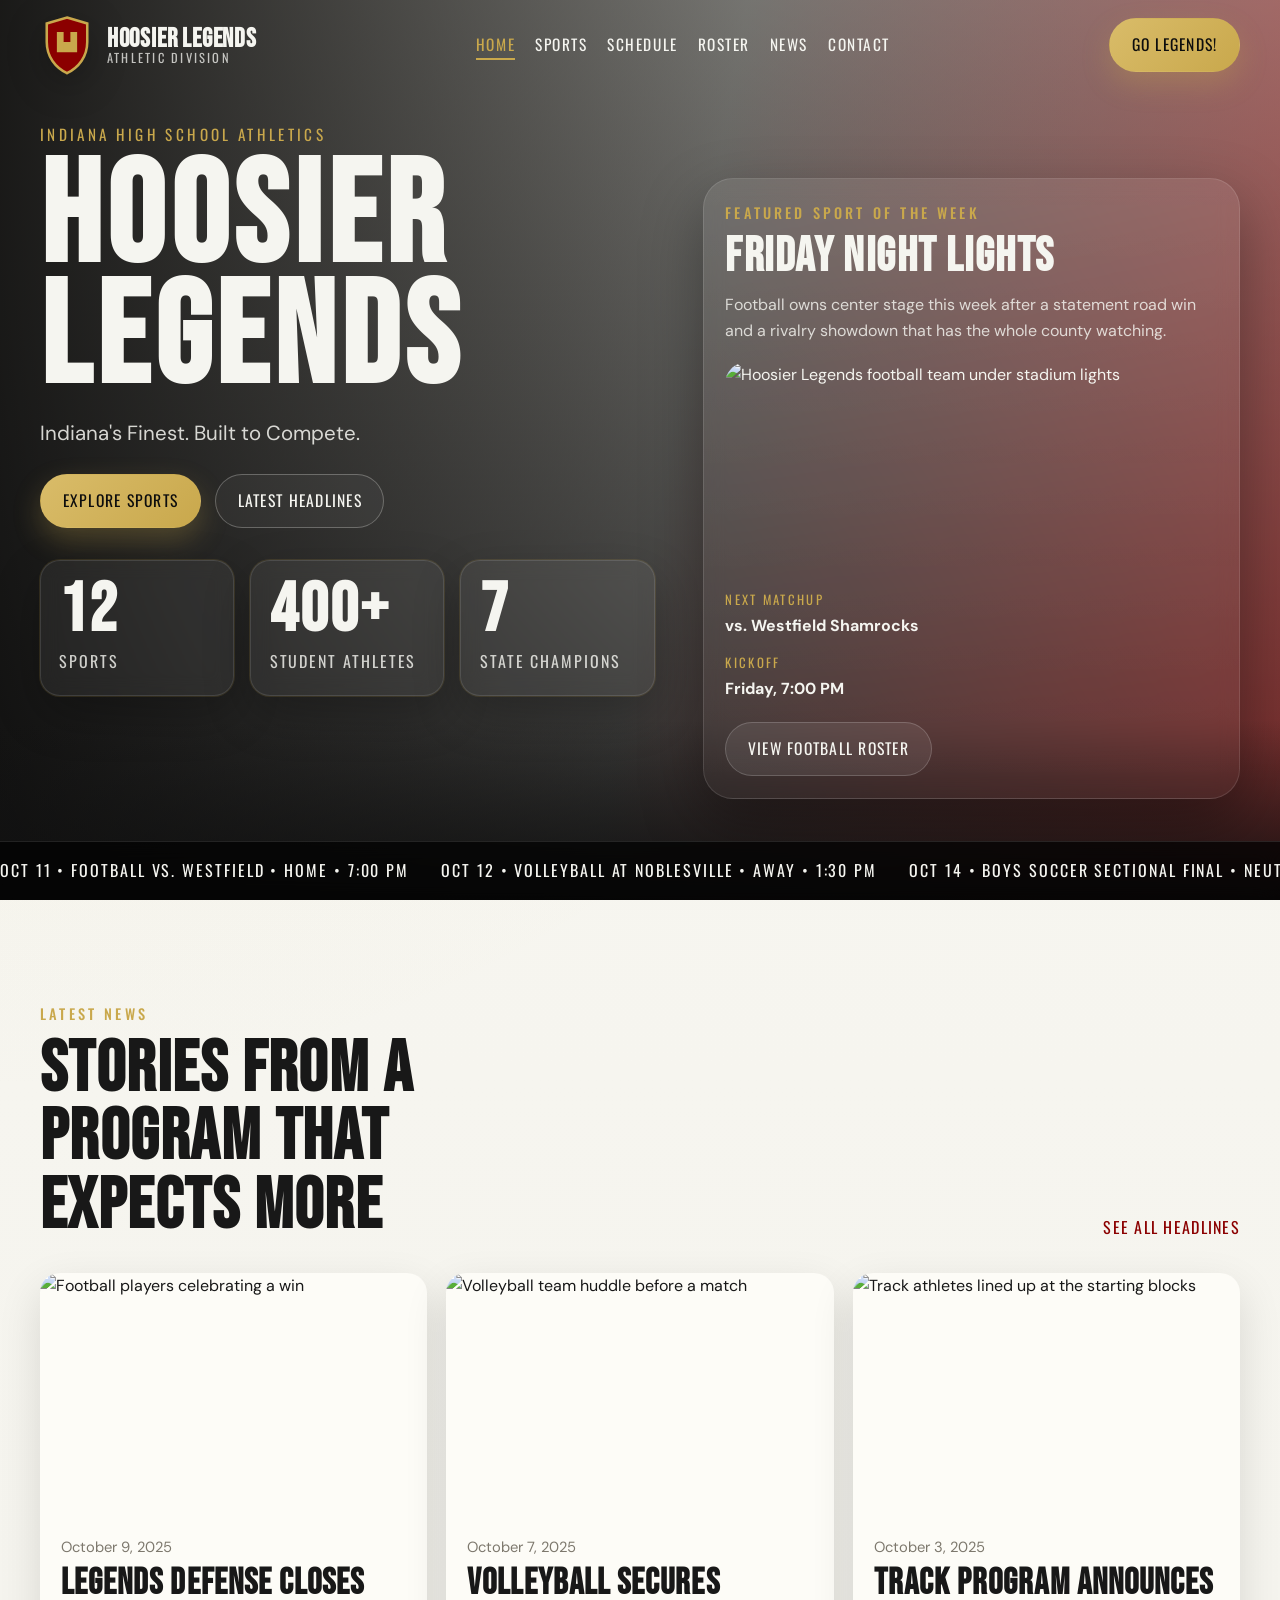
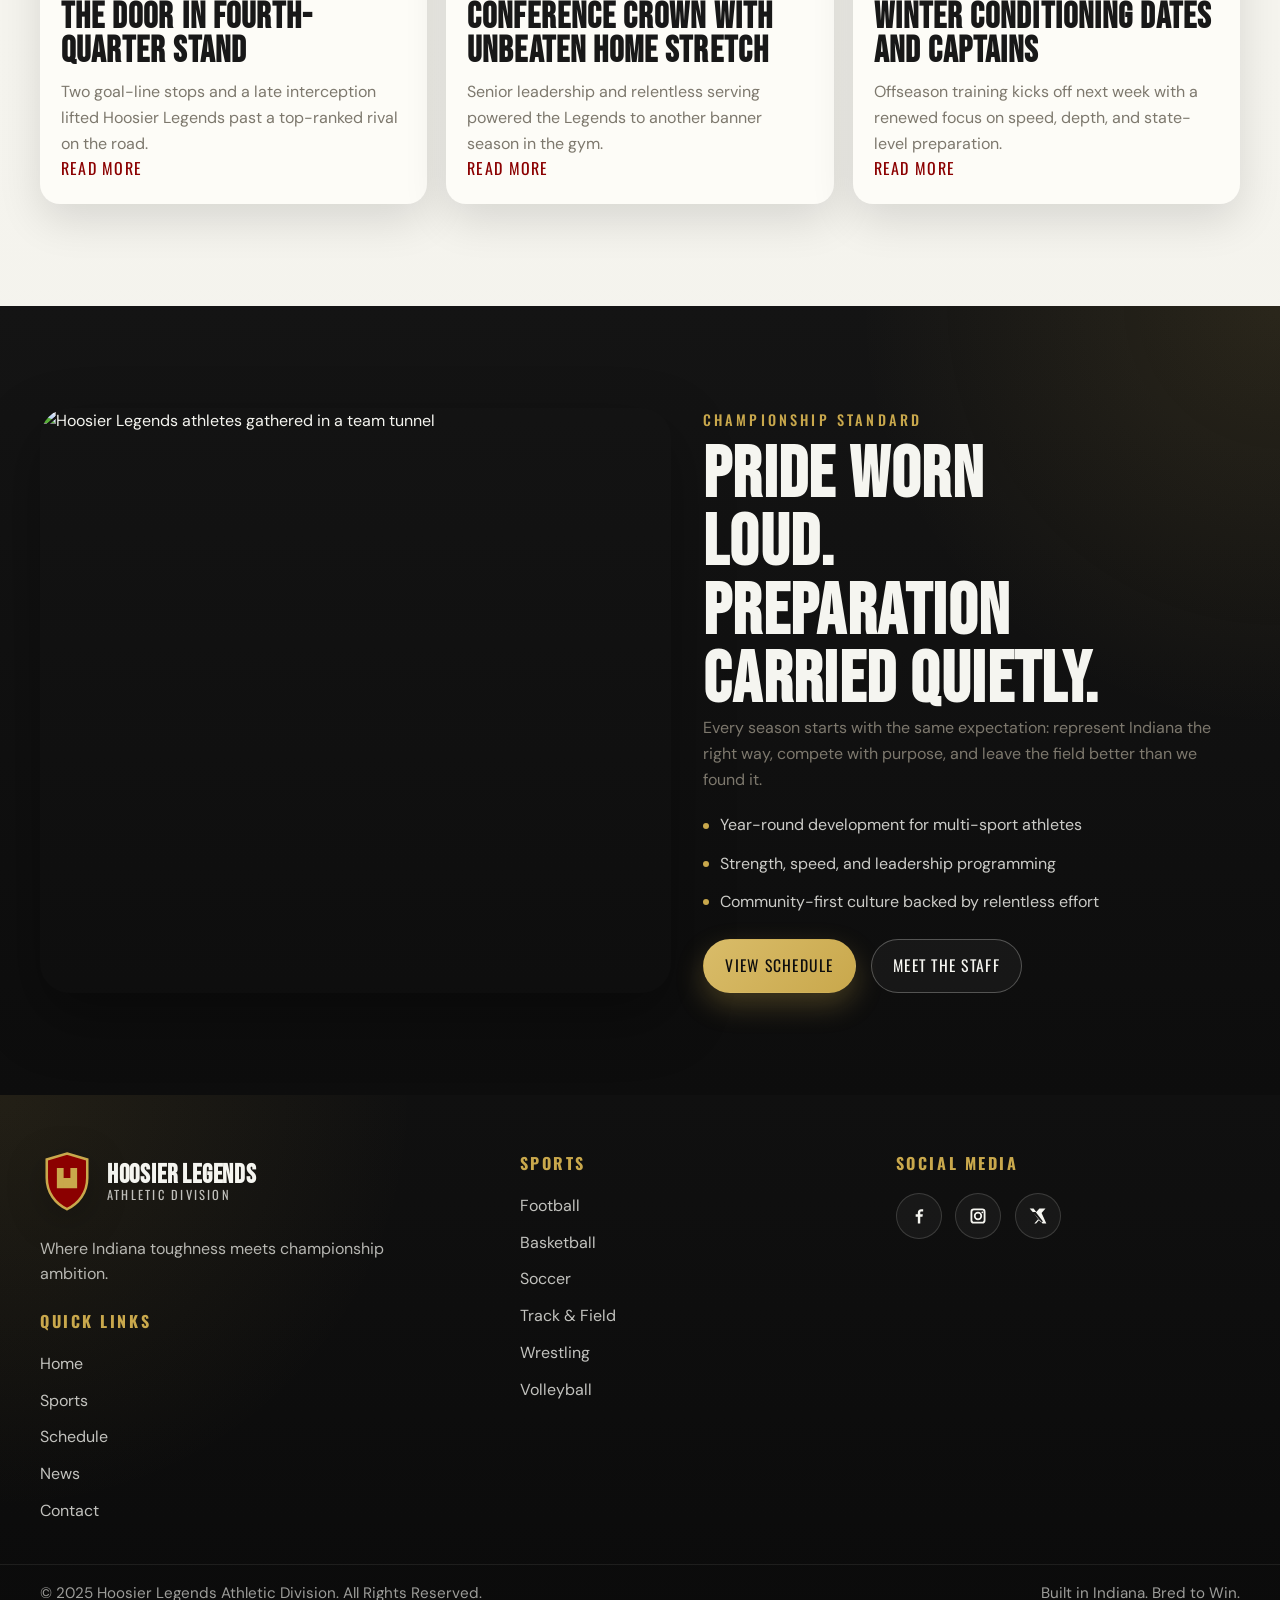
==== index.html @ e6bbc38a "Build Hoosier Legends athletics website" ====
<!DOCTYPE html>
<html lang="en">
<head>
  <meta charset="UTF-8">
  <meta name="viewport" content="width=device-width, initial-scale=1.0">
  <meta name="description" content="Hoosier Legends is Indiana's premier high school athletics division, built on grit, pride, and championship-level performance.">
  <title>Hoosier Legends | Home</title>
  <link rel="stylesheet" href="css/style.css">
</head>
<body class="page-home">
  <div class="nav-backdrop" data-menu-overlay></div>

  <header class="site-header" data-site-header>
    <div class="container nav-shell">
      <a class="brand" href="index.html" aria-label="Hoosier Legends home">
        <span class="brand-mark" aria-hidden="true">
          <svg viewBox="0 0 64 72" role="img" aria-label="Hoosier Legends shield logo">
            <path d="M32 3 56 10v22c0 17.5-10.2 30.2-24 37C18.2 62.2 8 49.5 8 32V10L32 3Z" fill="#8B0000" stroke="#C9A84C" stroke-width="3"/>
            <path d="M20 20h8v24h-8zm16 0h8v24h-8zM28 32h8v12h-8z" fill="#C9A84C"/>
          </svg>
        </span>
        <span class="brand-copy">
          <strong>Hoosier Legends</strong>
          <small>Athletic Division</small>
        </span>
      </a>

      <nav class="site-nav" id="site-navigation" data-site-nav aria-label="Main navigation">
        <ul class="nav-list">
          <li><a class="nav-link" href="index.html" aria-current="page">Home</a></li>
          <li><a class="nav-link" href="sports.html">Sports</a></li>
          <li><a class="nav-link" href="schedule.html">Schedule</a></li>
          <li><a class="nav-link" href="roster.html">Roster</a></li>
          <li><a class="nav-link" href="news.html">News</a></li>
          <li><a class="nav-link" href="contact.html">Contact</a></li>
        </ul>
        <a class="cta-button mobile-nav-cta" href="contact.html">Go Legends!</a>
      </nav>

      <div class="nav-actions">
        <a class="cta-button desktop-cta" href="contact.html">Go Legends!</a>
        <button class="menu-toggle" type="button" aria-expanded="false" aria-controls="site-navigation" aria-label="Open menu" data-menu-toggle>
          <span></span>
          <span></span>
          <span></span>
        </button>
      </div>
    </div>
  </header>

  <main>
    <section class="hero-home" id="top">
      <div class="container hero-grid">
        <div class="hero-copy">
          <p class="hero-kicker">Indiana High School Athletics</p>
          <h1 class="hero-title">
            <span>HOOSIER</span>
            <span>LEGENDS</span>
          </h1>
          <p class="hero-subtitle">Indiana's Finest. Built to Compete.</p>
          <div class="hero-actions">
            <a class="button button-gold" href="sports.html">Explore Sports</a>
            <a class="button button-outline" href="#featured-news">Latest Headlines</a>
          </div>

          <div class="stat-bar" data-reveal>
            <article class="stat-block">
              <strong class="stat-number" data-counter="12">0</strong>
              <span class="stat-label">Sports</span>
            </article>
            <article class="stat-block">
              <strong class="stat-number" data-counter="400" data-suffix="+">0</strong>
              <span class="stat-label">Student Athletes</span>
            </article>
            <article class="stat-block">
              <strong class="stat-number" data-counter="7">0</strong>
              <span class="stat-label">State Champions</span>
            </article>
          </div>
        </div>

        <aside class="featured-card" data-reveal>
          <span class="eyebrow">Featured Sport of the Week</span>
          <h2>Friday Night Lights</h2>
          <p>Football owns center stage this week after a statement road win and a rivalry showdown that has the whole county watching.</p>
          <div class="featured-sport-media">
            <img src="https://picsum.photos/seed/hoosier-football/720/520" alt="Hoosier Legends football team under stadium lights">
          </div>
          <div class="featured-meta">
            <div>
              <span class="meta-label">Next Matchup</span>
              <strong>vs. Westfield Shamrocks</strong>
            </div>
            <div>
              <span class="meta-label">Kickoff</span>
              <strong>Friday, 7:00 PM</strong>
            </div>
          </div>
          <a class="button button-secondary" href="roster.html">View Football Roster</a>
        </aside>
      </div>

      <div class="hero-ticker" aria-label="Upcoming events ticker">
        <div class="ticker-track">
          <span>Oct 11 • Football vs. Westfield • Home • 7:00 PM</span>
          <span>Oct 12 • Volleyball at Noblesville • Away • 1:30 PM</span>
          <span>Oct 14 • Boys Soccer Sectional Final • Neutral • 6:00 PM</span>
          <span>Oct 17 • Girls Basketball Tip-Off Night • Home • 5:30 PM</span>
          <span>Oct 11 • Football vs. Westfield • Home • 7:00 PM</span>
          <span>Oct 12 • Volleyball at Noblesville • Away • 1:30 PM</span>
          <span>Oct 14 • Boys Soccer Sectional Final • Neutral • 6:00 PM</span>
          <span>Oct 17 • Girls Basketball Tip-Off Night • Home • 5:30 PM</span>
        </div>
      </div>
    </section>

    <section class="section-pad" id="featured-news">
      <div class="container">
        <div class="section-header" data-reveal>
          <div>
            <span class="eyebrow">Latest News</span>
            <h2 class="section-title">Stories From a Program That Expects More</h2>
          </div>
          <a class="text-link" href="news.html">See All Headlines</a>
        </div>

        <div class="news-card-grid">
          <article class="news-card" data-reveal>
            <img src="https://picsum.photos/seed/news-football/760/560" alt="Football players celebrating a win">
            <div class="card-body">
              <p class="card-date">October 9, 2025</p>
              <h3>Legends Defense Closes the Door in Fourth-Quarter Stand</h3>
              <p>Two goal-line stops and a late interception lifted Hoosier Legends past a top-ranked rival on the road.</p>
              <a class="text-link" href="news.html">Read More</a>
            </div>
          </article>

          <article class="news-card" data-reveal>
            <img src="https://picsum.photos/seed/news-volleyball/760/560" alt="Volleyball team huddle before a match">
            <div class="card-body">
              <p class="card-date">October 7, 2025</p>
              <h3>Volleyball Secures Conference Crown With Unbeaten Home Stretch</h3>
              <p>Senior leadership and relentless serving powered the Legends to another banner season in the gym.</p>
              <a class="text-link" href="news.html">Read More</a>
            </div>
          </article>

          <article class="news-card" data-reveal>
            <img src="https://picsum.photos/seed/news-track/760/560" alt="Track athletes lined up at the starting blocks">
            <div class="card-body">
              <p class="card-date">October 3, 2025</p>
              <h3>Track Program Announces Winter Conditioning Dates and Captains</h3>
              <p>Offseason training kicks off next week with a renewed focus on speed, depth, and state-level preparation.</p>
              <a class="text-link" href="news.html">Read More</a>
            </div>
          </article>
        </div>
      </div>
    </section>

    <section class="section-dark section-pad legacy-section">
      <div class="container legacy-grid">
        <div class="legacy-media" data-reveal>
          <img src="https://picsum.photos/seed/hoosier-legacy/1100/900" alt="Hoosier Legends athletes gathered in a team tunnel">
        </div>
        <div class="legacy-copy" data-reveal>
          <span class="eyebrow">Championship Standard</span>
          <h2 class="section-title">Pride Worn Loud. Preparation Carried Quietly.</h2>
          <p>Every season starts with the same expectation: represent Indiana the right way, compete with purpose, and leave the field better than we found it.</p>
          <ul class="feature-list">
            <li>Year-round development for multi-sport athletes</li>
            <li>Strength, speed, and leadership programming</li>
            <li>Community-first culture backed by relentless effort</li>
          </ul>
          <div class="hero-actions">
            <a class="button button-gold" href="schedule.html">View Schedule</a>
            <a class="button button-outline" href="contact.html">Meet the Staff</a>
          </div>
        </div>
      </div>
    </section>
  </main>

  <footer class="site-footer">
    <div class="container footer-grid">
      <div class="footer-column footer-brand-column">
        <a class="brand brand-footer" href="index.html" aria-label="Hoosier Legends home">
          <span class="brand-mark" aria-hidden="true">
            <svg viewBox="0 0 64 72">
              <path d="M32 3 56 10v22c0 17.5-10.2 30.2-24 37C18.2 62.2 8 49.5 8 32V10L32 3Z" fill="#8B0000" stroke="#C9A84C" stroke-width="3"/>
              <path d="M20 20h8v24h-8zm16 0h8v24h-8zM28 32h8v12h-8z" fill="#C9A84C"/>
            </svg>
          </span>
          <span class="brand-copy">
            <strong>Hoosier Legends</strong>
            <small>Athletic Division</small>
          </span>
        </a>
        <p class="footer-copy">Where Indiana toughness meets championship ambition.</p>
        <div>
          <h2 class="footer-title">Quick Links</h2>
          <ul class="footer-list">
            <li><a href="index.html">Home</a></li>
            <li><a href="sports.html">Sports</a></li>
            <li><a href="schedule.html">Schedule</a></li>
            <li><a href="news.html">News</a></li>
            <li><a href="contact.html">Contact</a></li>
          </ul>
        </div>
      </div>

      <div class="footer-column">
        <h2 class="footer-title">Sports</h2>
        <ul class="footer-list">
          <li><a href="sports.html">Football</a></li>
          <li><a href="sports.html">Basketball</a></li>
          <li><a href="sports.html">Soccer</a></li>
          <li><a href="sports.html">Track &amp; Field</a></li>
          <li><a href="sports.html">Wrestling</a></li>
          <li><a href="sports.html">Volleyball</a></li>
        </ul>
      </div>

      <div class="footer-column">
        <h2 class="footer-title">Social Media</h2>
        <div class="social-links">
          <a href="#" aria-label="Facebook">
            <svg viewBox="0 0 24 24" aria-hidden="true">
              <path d="M13.5 21v-8h2.7l.4-3h-3.1V8.1c0-.9.3-1.5 1.6-1.5H17V3.9c-.3 0-1.3-.1-2.4-.1-2.4 0-4 1.4-4 4.2V10H8v3h2.6v8h2.9Z" fill="currentColor"/>
            </svg>
          </a>
          <a href="#" aria-label="Instagram">
            <svg viewBox="0 0 24 24" aria-hidden="true">
              <path d="M7 3h10a4 4 0 0 1 4 4v10a4 4 0 0 1-4 4H7a4 4 0 0 1-4-4V7a4 4 0 0 1 4-4Zm0 2.2A1.8 1.8 0 0 0 5.2 7v10c0 1 .8 1.8 1.8 1.8h10c1 0 1.8-.8 1.8-1.8V7c0-1-.8-1.8-1.8-1.8H7Zm10.2 1.3a1.1 1.1 0 1 1 0 2.2 1.1 1.1 0 0 1 0-2.2ZM12 7a5 5 0 1 1 0 10 5 5 0 0 1 0-10Zm0 2.1a2.9 2.9 0 1 0 0 5.8 2.9 2.9 0 0 0 0-5.8Z" fill="currentColor"/>
            </svg>
          </a>
          <a href="#" aria-label="Twitter or X">
            <svg viewBox="0 0 24 24" aria-hidden="true">
              <path d="M18.9 3H21l-4.7 5.4L22 21h-4.6l-3.6-4.7L9.7 21H7.6l5.1-5.8L2 3h4.7l3.2 4.2L13.7 3h2.1ZM18.2 19l-9-11.9H5.8l9 11.9h3.4Z" fill="currentColor"/>
            </svg>
          </a>
        </div>
      </div>
    </div>

    <div class="footer-bottom">
      <div class="container footer-bottom-inner">
        <p>© 2025 Hoosier Legends Athletic Division. All Rights Reserved.</p>
        <p>Built in Indiana. Bred to Win.</p>
      </div>
    </div>
  </footer>

  <script src="js/main.js"></script>
</body>
</html>
---- css/style.css ----
@import url("https://fonts.googleapis.com/css2?family=Bebas+Neue&family=DM+Sans:wght@400;500;700&family=Oswald:wght@400;500;600;700&display=swap");

:root {
  --color-crimson: #8b0000;
  --color-black: #0d0d0d;
  --color-gold: #c9a84c;
  --color-gold-soft: #e1c97a;
  --color-near-black: #111111;
  --color-off-white: #f5f5f0;
  --color-ink: #181818;
  --color-muted: #7d786d;
  --color-surface: #fdfcf7;
  --color-border: rgba(255, 255, 255, 0.12);
  --color-border-dark: rgba(13, 13, 13, 0.12);
  --color-panel: rgba(255, 255, 255, 0.06);
  --color-panel-strong: rgba(255, 255, 255, 0.1);
  --color-success: #3d3d3d;
  --color-win: #c9a84c;
  --color-loss: #d45252;
  --color-tbd: #8e8b84;
  --shadow-soft: 0 16px 44px rgba(0, 0, 0, 0.12);
  --shadow-strong: 0 24px 60px rgba(0, 0, 0, 0.34);
  --shadow-glow: 0 0 0 1px rgba(201, 168, 76, 0.14), 0 18px 48px rgba(0, 0, 0, 0.24);
  --radius-sm: 14px;
  --radius-md: 20px;
  --radius-lg: 30px;
  --font-display: "Bebas Neue", sans-serif;
  --font-body: "DM Sans", sans-serif;
  --font-accent: "Oswald", sans-serif;
  --nav-height: 90px;
  --transition-base: 220ms ease;
}

html {
  scroll-behavior: smooth;
}

*,
*::before,
*::after {
  box-sizing: border-box;
}

body {
  margin: 0;
  font-family: var(--font-body);
  color: var(--color-ink);
  background:
    radial-gradient(circle at top left, rgba(201, 168, 76, 0.08), transparent 32%),
    linear-gradient(180deg, #f8f7f1 0%, #f2f1eb 100%);
  line-height: 1.6;
  min-width: 320px;
}

body.menu-open {
  overflow: hidden;
}

img {
  display: block;
  width: 100%;
  max-width: 100%;
}

a {
  color: inherit;
  text-decoration: none;
}

button,
input,
select,
textarea {
  font: inherit;
}

button {
  cursor: pointer;
}

ul {
  margin: 0;
  padding: 0;
  list-style: none;
}

p,
h1,
h2,
h3,
h4 {
  margin: 0;
}

main {
  display: block;
}

section[id] {
  scroll-margin-top: calc(var(--nav-height) + 1.5rem);
}

.container {
  width: min(100% - 1.5rem, 1200px);
  margin-inline: auto;
}

.section-pad {
  padding: clamp(4rem, 8vw, 6.5rem) 0;
}

.section-dark {
  color: var(--color-off-white);
  background:
    radial-gradient(circle at top right, rgba(201, 168, 76, 0.12), transparent 28%),
    linear-gradient(180deg, #141414 0%, #0d0d0d 100%);
}

.eyebrow {
  display: inline-block;
  margin-bottom: 0.65rem;
  color: var(--color-gold);
  font-family: var(--font-accent);
  font-size: 0.9rem;
  font-weight: 500;
  letter-spacing: 0.22em;
  text-transform: uppercase;
}

.section-header {
  display: grid;
  gap: 1rem;
  margin-bottom: 2rem;
}

.section-title {
  max-width: 14ch;
  font-family: var(--font-display);
  font-size: clamp(2.6rem, 8vw, 4.5rem);
  line-height: 0.95;
  letter-spacing: 0.02em;
  text-transform: uppercase;
}

.section-copy,
.lead {
  max-width: 60ch;
  color: var(--color-muted);
  font-size: 1rem;
}

.section-dark .section-copy,
.section-dark .lead {
  color: rgba(245, 245, 240, 0.78);
}

.button,
.cta-button {
  display: inline-flex;
  align-items: center;
  justify-content: center;
  min-height: 48px;
  padding: 0.85rem 1.35rem;
  border-radius: 999px;
  border: 1px solid transparent;
  font-family: var(--font-accent);
  font-size: 0.98rem;
  letter-spacing: 0.08em;
  text-transform: uppercase;
  transition:
    transform var(--transition-base),
    border-color var(--transition-base),
    background-color var(--transition-base),
    color var(--transition-base),
    box-shadow var(--transition-base);
}

.button:hover,
.cta-button:hover {
  transform: translateY(-2px);
}

.button-gold,
.cta-button {
  color: var(--color-black);
  background: linear-gradient(135deg, #d9bc69 0%, var(--color-gold) 100%);
  box-shadow: 0 12px 28px rgba(201, 168, 76, 0.28);
}

.button-gold:hover,
.cta-button:hover {
  box-shadow: 0 18px 34px rgba(201, 168, 76, 0.32);
}

.button-outline {
  color: var(--color-off-white);
  border-color: rgba(245, 245, 240, 0.28);
  background: rgba(255, 255, 255, 0.04);
  backdrop-filter: blur(6px);
}

.button-outline:hover {
  border-color: var(--color-gold);
  color: var(--color-gold);
}

.button-secondary {
  color: var(--color-off-white);
  background: rgba(255, 255, 255, 0.08);
  border-color: rgba(255, 255, 255, 0.18);
}

.button-secondary:hover {
  color: var(--color-gold);
  border-color: var(--color-gold);
}

.text-link {
  position: relative;
  display: inline-flex;
  align-items: center;
  gap: 0.45rem;
  color: var(--color-crimson);
  font-family: var(--font-accent);
  letter-spacing: 0.08em;
  text-transform: uppercase;
}

.text-link::after {
  content: "";
  width: 100%;
  height: 2px;
  position: absolute;
  left: 0;
  bottom: -0.2rem;
  background: currentColor;
  transform: scaleX(0);
  transform-origin: left center;
  transition: transform var(--transition-base);
}

.text-link:hover::after {
  transform: scaleX(1);
}

.site-header {
  position: fixed;
  inset: 0 0 auto;
  z-index: 1000;
  height: var(--nav-height);
  transition: height var(--transition-base);
}

.site-header::before {
  content: "";
  position: absolute;
  inset: 0;
  background: rgba(8, 8, 8, 0.4);
  backdrop-filter: blur(16px);
  opacity: 0;
  transition: opacity var(--transition-base);
}

.site-header.is-scrolled {
  height: 76px;
}

.site-header.is-scrolled::before {
  opacity: 1;
}

.nav-shell {
  position: relative;
  height: 100%;
  display: flex;
  align-items: center;
  justify-content: space-between;
  gap: 1rem;
}

.brand {
  position: relative;
  z-index: 2;
  display: inline-flex;
  align-items: center;
  gap: 0.8rem;
}

.brand-mark {
  display: inline-flex;
  align-items: center;
  justify-content: center;
  width: 54px;
  flex-shrink: 0;
}

.brand-mark svg {
  width: 100%;
  height: auto;
  filter: drop-shadow(0 10px 18px rgba(0, 0, 0, 0.25));
}

.brand-copy {
  display: flex;
  flex-direction: column;
  line-height: 1;
}

.brand-copy strong {
  color: var(--color-off-white);
  font-family: var(--font-display);
  font-size: 1.65rem;
  letter-spacing: 0.03em;
  text-transform: uppercase;
}

.brand-copy small {
  color: rgba(245, 245, 240, 0.76);
  font-family: var(--font-accent);
  font-size: 0.78rem;
  letter-spacing: 0.18em;
  text-transform: uppercase;
}

.nav-actions {
  position: relative;
  z-index: 2;
  display: inline-flex;
  align-items: center;
  gap: 0.75rem;
}

.menu-toggle {
  position: relative;
  z-index: 1002;
  width: 48px;
  height: 48px;
  display: inline-grid;
  place-items: center;
  gap: 0.28rem;
  padding: 0;
  border: 1px solid rgba(245, 245, 240, 0.12);
  border-radius: 50%;
  background: rgba(0, 0, 0, 0.28);
  color: var(--color-off-white);
}

.menu-toggle span {
  width: 18px;
  height: 2px;
  border-radius: 999px;
  background: currentColor;
  transition: transform var(--transition-base), opacity var(--transition-base);
}

body.menu-open .menu-toggle span:nth-child(1) {
  transform: translateY(6px) rotate(45deg);
}

body.menu-open .menu-toggle span:nth-child(2) {
  opacity: 0;
}

body.menu-open .menu-toggle span:nth-child(3) {
  transform: translateY(-6px) rotate(-45deg);
}

.site-nav {
  position: fixed;
  top: 0;
  right: 0;
  width: min(84vw, 360px);
  height: 100dvh;
  padding: 6.5rem 1.75rem 2rem;
  display: flex;
  flex-direction: column;
  gap: 1.5rem;
  background:
    linear-gradient(180deg, rgba(139, 0, 0, 0.92) 0%, rgba(17, 17, 17, 0.98) 100%);
  box-shadow: -16px 0 36px rgba(0, 0, 0, 0.38);
  transform: translateX(100%);
  transition: transform 320ms ease;
}

.menu-open .site-nav {
  transform: translateX(0);
}

.nav-list {
  display: flex;
  flex-direction: column;
  gap: 1.15rem;
}

.nav-link {
  position: relative;
  display: inline-flex;
  align-items: center;
  width: fit-content;
  color: var(--color-off-white);
  font-family: var(--font-accent);
  font-size: 1.1rem;
  letter-spacing: 0.1em;
  text-transform: uppercase;
  transition: color var(--transition-base);
}

.nav-link::after {
  content: "";
  position: absolute;
  left: 0;
  bottom: -0.24rem;
  width: 100%;
  height: 2px;
  background: var(--color-gold);
  transform: scaleX(0);
  transform-origin: left center;
  transition: transform var(--transition-base);
}

.nav-link:hover,
.nav-link[aria-current="page"] {
  color: var(--color-gold);
}

.nav-link:hover::after,
.nav-link[aria-current="page"]::after {
  transform: scaleX(1);
}

.mobile-nav-cta {
  width: 100%;
}

.desktop-cta {
  display: none;
}

.nav-backdrop {
  position: fixed;
  inset: 0;
  z-index: 999;
  background: rgba(0, 0, 0, 0.58);
  opacity: 0;
  pointer-events: none;
  transition: opacity var(--transition-base);
}

.menu-open .nav-backdrop {
  opacity: 1;
  pointer-events: auto;
}

.hero-home,
.inner-hero {
  position: relative;
  overflow: hidden;
  color: var(--color-off-white);
}

.hero-home::before,
.inner-hero::before {
  content: "";
  position: absolute;
  inset: 0;
  background:
    linear-gradient(100deg, rgba(0, 0, 0, 0.88) 0%, rgba(0, 0, 0, 0.45) 52%, rgba(139, 0, 0, 0.52) 100%);
}

.hero-home {
  min-height: 100vh;
  padding: calc(var(--nav-height) + 2rem) 0 6rem;
  background:
    linear-gradient(180deg, rgba(17, 17, 17, 0.15), rgba(17, 17, 17, 0.75)),
    url("https://picsum.photos/seed/hoosier-hero/1600/1000") center/cover no-repeat;
}

.hero-home::after {
  content: "";
  position: absolute;
  inset: auto 0 0;
  height: 180px;
  background: linear-gradient(180deg, transparent 0%, rgba(17, 17, 17, 0.95) 100%);
}

.hero-grid,
.legacy-grid,
.news-layout,
.contact-grid,
.directory-grid {
  position: relative;
  z-index: 1;
  display: grid;
  gap: 1.5rem;
}

.hero-copy,
.featured-card,
.inner-hero-copy {
  position: relative;
  z-index: 1;
}

.hero-kicker {
  margin-bottom: 0.8rem;
  color: var(--color-gold);
  font-family: var(--font-accent);
  font-size: 0.95rem;
  letter-spacing: 0.22em;
  text-transform: uppercase;
  animation: fade-up 720ms ease 100ms both;
}

.hero-title {
  font-family: var(--font-display);
  font-size: clamp(4.3rem, 16vw, 9rem);
  line-height: 0.84;
  letter-spacing: 0.04em;
  text-transform: uppercase;
  text-wrap: balance;
}

.hero-title span {
  display: block;
}

.hero-title span:first-child {
  animation: fade-up 760ms ease 180ms both;
}

.hero-title span:last-child {
  animation: fade-up 760ms ease 320ms both;
}

.hero-subtitle {
  margin-top: 1rem;
  max-width: 24ch;
  color: rgba(245, 245, 240, 0.86);
  font-size: clamp(1rem, 4vw, 1.28rem);
  animation: fade-up 760ms ease 460ms both;
}

.hero-actions {
  margin-top: 1.5rem;
  display: flex;
  flex-wrap: wrap;
  gap: 0.9rem;
  animation: fade-up 760ms ease 580ms both;
}

.stat-bar {
  margin-top: 2rem;
  display: grid;
  gap: 1rem;
}

.stat-block {
  padding: 1.2rem 1.15rem;
  border: 1px solid rgba(245, 245, 240, 0.12);
  border-radius: var(--radius-md);
  background: rgba(255, 255, 255, 0.06);
  backdrop-filter: blur(10px);
  box-shadow: var(--shadow-glow);
}

.stat-number {
  display: block;
  font-family: var(--font-display);
  font-size: clamp(2.8rem, 9vw, 4.3rem);
  line-height: 0.9;
  letter-spacing: 0.03em;
}

.stat-label {
  display: inline-block;
  margin-top: 0.45rem;
  color: rgba(245, 245, 240, 0.82);
  font-family: var(--font-accent);
  letter-spacing: 0.12em;
  text-transform: uppercase;
}

.featured-card {
  margin-top: 1rem;
  padding: 1.35rem;
  border: 1px solid rgba(245, 245, 240, 0.12);
  border-radius: var(--radius-lg);
  background: linear-gradient(180deg, rgba(255, 255, 255, 0.08), rgba(255, 255, 255, 0.03));
  backdrop-filter: blur(10px);
  box-shadow: var(--shadow-strong);
  animation: fade-up 820ms ease 660ms both;
}

.featured-card h2,
.featured-story h2,
.contact-card-title,
.news-card h3,
.article-card h3,
.sidebar-story h3,
.sport-card h3,
.player-card h3,
.coach-card h3,
.info-card h3 {
  font-family: var(--font-display);
  line-height: 0.95;
  letter-spacing: 0.03em;
  text-transform: uppercase;
}

.featured-card h2 {
  margin-bottom: 0.8rem;
  font-size: clamp(2.2rem, 7vw, 3rem);
}

.featured-card p {
  color: rgba(245, 245, 240, 0.82);
}

.featured-sport-media {
  margin: 1.15rem 0;
  overflow: hidden;
  border-radius: calc(var(--radius-md) + 2px);
}

.featured-sport-media img {
  min-height: 210px;
  object-fit: cover;
}

.featured-meta {
  display: grid;
  gap: 0.9rem;
  margin-bottom: 1.25rem;
}

.meta-label {
  display: block;
  margin-bottom: 0.15rem;
  color: var(--color-gold);
  font-family: var(--font-accent);
  font-size: 0.8rem;
  letter-spacing: 0.18em;
  text-transform: uppercase;
}

.hero-ticker {
  position: absolute;
  left: 0;
  right: 0;
  bottom: 0;
  z-index: 1;
  overflow: hidden;
  border-top: 1px solid rgba(245, 245, 240, 0.12);
  background: rgba(0, 0, 0, 0.68);
  backdrop-filter: blur(10px);
}

.ticker-track {
  display: flex;
  gap: 2rem;
  width: max-content;
  padding: 1rem 0;
  color: var(--color-off-white);
  font-family: var(--font-accent);
  letter-spacing: 0.12em;
  text-transform: uppercase;
  animation: ticker-scroll 26s linear infinite;
}

.ticker-track span {
  display: inline-flex;
  align-items: center;
  gap: 0.35rem;
  white-space: nowrap;
}

.news-card-grid,
.sport-grid,
.roster-grid,
.coach-grid,
.article-list-grid,
.directory-grid {
  display: grid;
  gap: 1.2rem;
}

.news-card,
.sport-card,
.player-card,
.coach-card,
.featured-story,
.sidebar-story,
.article-card,
.contact-panel,
.info-card,
.directory-card,
.schedule-shell {
  overflow: hidden;
  border-radius: var(--radius-md);
  box-shadow: var(--shadow-soft);
}

.news-card,
.article-card,
.featured-story,
.sidebar-story,
.info-card,
.directory-card,
.contact-panel,
.schedule-shell {
  background: var(--color-surface);
}

.news-card {
  display: flex;
  flex-direction: column;
  transition: transform var(--transition-base), box-shadow var(--transition-base);
}

.news-card:hover,
.article-card:hover,
.featured-story:hover,
.sidebar-story:hover {
  transform: translateY(-6px);
  box-shadow: 0 20px 50px rgba(0, 0, 0, 0.16);
}

.news-card img,
.article-card img,
.featured-story img,
.sidebar-story img {
  aspect-ratio: 16 / 10;
  object-fit: cover;
}

.card-body,
.article-card-body,
.featured-story-body,
.sidebar-story-body,
.info-card-body,
.directory-card-body {
  padding: 1.3rem;
}

.card-date,
.article-date,
.schedule-note,
.sidebar-story time,
.featured-story time {
  color: var(--color-muted);
  font-size: 0.92rem;
}

.news-card h3,
.article-card h3,
.sidebar-story h3 {
  margin: 0.45rem 0 0.65rem;
  font-size: clamp(1.8rem, 5vw, 2.25rem);
}

.news-card p,
.article-card p,
.sidebar-story p,
.featured-story p,
.directory-card p,
.info-card p,
.contact-panel p,
.legacy-copy p,
.player-meta,
.coach-card p {
  color: var(--color-muted);
}

.legacy-section {
  position: relative;
  overflow: hidden;
}

.legacy-media {
  overflow: hidden;
  border-radius: var(--radius-lg);
  box-shadow: var(--shadow-strong);
}

.legacy-media img {
  height: 100%;
  min-height: 340px;
  object-fit: cover;
}

.legacy-copy {
  display: flex;
  flex-direction: column;
  justify-content: center;
}

.feature-list {
  display: grid;
  gap: 0.8rem;
  margin-top: 1.25rem;
}

.feature-list li {
  position: relative;
  padding-left: 1.1rem;
  color: rgba(245, 245, 240, 0.82);
}

.feature-list li::before {
  content: "";
  position: absolute;
  left: 0;
  top: 0.65rem;
  width: 6px;
  height: 6px;
  border-radius: 50%;
  background: var(--color-gold);
}

.inner-hero {
  min-height: 56vh;
  padding: calc(var(--nav-height) + 2rem) 0 3.5rem;
  display: flex;
  align-items: flex-end;
  background-position: center;
  background-size: cover;
}

.hero-sports {
  background-image: url("https://picsum.photos/seed/hoosier-sports-page/1600/1000");
}

.hero-schedule {
  background-image: url("https://picsum.photos/seed/hoosier-schedule-page/1600/1000");
}

.hero-roster {
  background-image: url("https://picsum.photos/seed/hoosier-roster-page/1600/1000");
}

.hero-news {
  background-image: url("https://picsum.photos/seed/hoosier-news-page/1600/1000");
}

.hero-contact {
  background-image: url("https://picsum.photos/seed/hoosier-contact-page/1600/1000");
}

.inner-hero-copy {
  max-width: 760px;
}

.inner-hero-copy p {
  max-width: 56ch;
  color: rgba(245, 245, 240, 0.82);
}

.metric-row {
  margin-top: 1.5rem;
  display: flex;
  flex-wrap: wrap;
  gap: 0.85rem;
}

.metric-chip,
.season-chip,
.tag,
.tab-button,
.filter-button {
  display: inline-flex;
  align-items: center;
  justify-content: center;
  padding: 0.7rem 1rem;
  border-radius: 999px;
  border: 1px solid var(--color-border-dark);
  background: rgba(255, 255, 255, 0.85);
  font-family: var(--font-accent);
  font-size: 0.9rem;
  letter-spacing: 0.08em;
  text-transform: uppercase;
  transition:
    transform var(--transition-base),
    background-color var(--transition-base),
    border-color var(--transition-base),
    color var(--transition-base),
    box-shadow var(--transition-base);
}

.metric-chip {
  background: rgba(255, 255, 255, 0.09);
  border-color: rgba(245, 245, 240, 0.16);
  color: var(--color-off-white);
}

.filter-toolbar,
.schedule-controls {
  display: grid;
  gap: 1rem;
  margin-bottom: 2rem;
}

.filter-group,
.month-tabs,
.tag-list {
  display: flex;
  flex-wrap: wrap;
  gap: 0.75rem;
}

.filter-button:hover,
.tab-button:hover,
.season-chip:hover {
  transform: translateY(-2px);
  border-color: var(--color-gold);
  color: var(--color-crimson);
}

.filter-button.active,
.tab-button.active {
  color: var(--color-black);
  border-color: transparent;
  background: linear-gradient(135deg, #d9bc69 0%, var(--color-gold) 100%);
  box-shadow: 0 12px 22px rgba(201, 168, 76, 0.18);
}

.sport-showcase {
  position: relative;
}

.sport-grid {
  align-items: stretch;
}

.sport-card {
  position: relative;
  display: flex;
  flex-direction: column;
  padding: 1.4rem;
  border: 1px solid rgba(245, 245, 240, 0.08);
  border-bottom: 4px solid transparent;
  background:
    linear-gradient(180deg, rgba(255, 255, 255, 0.08) 0%, rgba(255, 255, 255, 0.03) 100%);
  color: var(--color-off-white);
  transition:
    transform var(--transition-base),
    border-color var(--transition-base),
    box-shadow var(--transition-base);
}

.sport-card:hover {
  transform: scale(1.03);
  border-bottom-color: var(--color-gold);
  box-shadow: 0 20px 40px rgba(0, 0, 0, 0.3);
}

.sport-card.hidden {
  display: none;
}

.sport-icon {
  display: inline-flex;
  align-items: center;
  justify-content: center;
  width: 64px;
  height: 64px;
  margin-bottom: 1rem;
  border-radius: 18px;
  background: rgba(201, 168, 76, 0.18);
  font-size: 2rem;
}

.sport-card h3 {
  margin-bottom: 0.45rem;
  font-size: clamp(2rem, 6vw, 2.6rem);
}

.sport-card p {
  color: rgba(245, 245, 240, 0.78);
  margin-bottom: 1rem;
}

.sport-card .button {
  margin-top: auto;
}

.sport-card .season-chip {
  align-self: flex-start;
  margin-bottom: 1rem;
  background: rgba(255, 255, 255, 0.08);
  border-color: rgba(245, 245, 240, 0.18);
  color: var(--color-off-white);
}

.schedule-shell {
  overflow-x: auto;
  border: 1px solid rgba(13, 13, 13, 0.08);
}

.schedule-table {
  width: 100%;
  border-collapse: collapse;
}

.schedule-table thead {
  background: linear-gradient(135deg, var(--color-black), #262626);
  color: var(--color-off-white);
}

.schedule-table th {
  padding: 1rem;
  text-align: left;
  font-family: var(--font-accent);
  font-size: 0.88rem;
  letter-spacing: 0.14em;
  text-transform: uppercase;
}

.schedule-table td {
  padding: 1rem;
  border-top: 1px solid rgba(13, 13, 13, 0.08);
}

.schedule-table tbody tr {
  transition: background-color var(--transition-base);
}

.schedule-table tbody tr:hover {
  background: rgba(201, 168, 76, 0.08);
}

.schedule-table tbody tr[hidden] {
  display: none;
}

.status-pill {
  display: inline-flex;
  align-items: center;
  justify-content: center;
  min-width: 76px;
  padding: 0.45rem 0.85rem;
  border-radius: 999px;
  font-family: var(--font-accent);
  font-size: 0.86rem;
  letter-spacing: 0.08em;
  text-transform: uppercase;
}

.status-win {
  background: rgba(201, 168, 76, 0.18);
  color: var(--color-win);
}

.status-loss {
  background: rgba(139, 0, 0, 0.12);
  color: var(--color-loss);
}

.status-tbd {
  background: rgba(17, 17, 17, 0.08);
  color: var(--color-tbd);
}

.roster-grid {
  grid-template-columns: repeat(auto-fit, minmax(220px, 1fr));
}

.player-card {
  padding: 1.25rem;
  border: 1px solid rgba(13, 13, 13, 0.08);
  background: linear-gradient(180deg, #ffffff 0%, #f7f5ee 100%);
  transition:
    transform var(--transition-base),
    box-shadow var(--transition-base),
    border-color var(--transition-base);
}

.player-card:hover {
  transform: translateY(-8px);
  border-color: rgba(201, 168, 76, 0.6);
  box-shadow: 0 18px 40px rgba(201, 168, 76, 0.18);
}

.player-number {
  color: var(--color-crimson);
  font-family: var(--font-display);
  font-size: clamp(2.8rem, 10vw, 4rem);
  line-height: 0.9;
}

.player-card h3 {
  margin: 0.4rem 0;
  font-size: clamp(2rem, 5vw, 2.5rem);
}

.player-meta {
  display: grid;
  gap: 0.25rem;
  font-family: var(--font-accent);
  letter-spacing: 0.06em;
  text-transform: uppercase;
}

.coach-grid {
  margin-top: 2rem;
  grid-template-columns: repeat(auto-fit, minmax(240px, 1fr));
}

.coach-card {
  overflow: hidden;
  border: 1px solid rgba(13, 13, 13, 0.08);
  background: #fffdf7;
}

.coach-avatar {
  aspect-ratio: 4 / 4.3;
  overflow: hidden;
}

.coach-avatar img {
  height: 100%;
  object-fit: cover;
}

.coach-card-body {
  padding: 1.1rem 1.2rem 1.35rem;
}

.coach-card h3 {
  font-size: clamp(1.9rem, 5vw, 2.3rem);
}

.coach-title {
  display: inline-block;
  margin-top: 0.25rem;
  color: var(--color-crimson);
  font-family: var(--font-accent);
  letter-spacing: 0.1em;
  text-transform: uppercase;
}

.news-layout {
  align-items: start;
}

.featured-story {
  display: flex;
  flex-direction: column;
}

.featured-story img {
  min-height: 260px;
}

.featured-story-body {
  padding: 1.5rem;
}

.featured-story h2 {
  margin: 0.5rem 0 0.7rem;
  font-size: clamp(2.5rem, 7vw, 3.7rem);
}

.sidebar-stack {
  display: grid;
  gap: 1rem;
}

.sidebar-story {
  display: grid;
  grid-template-columns: 120px 1fr;
  gap: 0;
}

.sidebar-story img {
  height: 100%;
}

.sidebar-story-body {
  display: flex;
  flex-direction: column;
  justify-content: center;
}

.tag-list {
  margin-top: 1rem;
}

.tag {
  padding: 0.5rem 0.8rem;
  background: rgba(139, 0, 0, 0.08);
  border-color: rgba(139, 0, 0, 0.12);
  color: var(--color-crimson);
}

.contact-grid {
  align-items: start;
}

.info-card,
.contact-panel,
.directory-card {
  border: 1px solid rgba(13, 13, 13, 0.08);
}

.info-card-body,
.contact-panel-body,
.directory-card-body {
  padding: 1.35rem;
}

.contact-card-title {
  font-size: clamp(2.1rem, 6vw, 2.9rem);
}

.contact-detail-list {
  display: grid;
  gap: 0.9rem;
  margin-top: 1rem;
}

.contact-detail-list strong,
.directory-card strong {
  display: block;
  margin-bottom: 0.2rem;
  color: var(--color-black);
  font-family: var(--font-accent);
  letter-spacing: 0.08em;
  text-transform: uppercase;
}

.contact-form {
  display: grid;
  gap: 1rem;
}

.form-grid {
  display: grid;
  gap: 1rem;
}

.form-field {
  display: grid;
  gap: 0.4rem;
}

.form-field label {
  color: var(--color-black);
  font-family: var(--font-accent);
  letter-spacing: 0.08em;
  text-transform: uppercase;
}

.form-field input,
.form-field select,
.form-field textarea {
  width: 100%;
  padding: 0.95rem 1rem;
  border: 1px solid rgba(13, 13, 13, 0.14);
  border-radius: 16px;
  background: #fff;
  color: var(--color-ink);
  transition:
    border-color var(--transition-base),
    box-shadow var(--transition-base);
}

.form-field input:focus,
.form-field select:focus,
.form-field textarea:focus {
  outline: none;
  border-color: rgba(201, 168, 76, 0.9);
  box-shadow: 0 0 0 4px rgba(201, 168, 76, 0.12);
}

.form-field textarea {
  min-height: 180px;
  resize: vertical;
}

.form-note,
.form-success {
  font-size: 0.95rem;
}

.form-success {
  padding: 0.85rem 1rem;
  border-radius: 16px;
  background: rgba(201, 168, 76, 0.16);
  color: var(--color-black);
}

.form-success[hidden] {
  display: none;
}

.map-frame {
  width: 100%;
  min-height: 320px;
  border: 0;
}

.directory-grid {
  margin-top: 2rem;
  grid-template-columns: repeat(auto-fit, minmax(220px, 1fr));
}

.directory-card h3 {
  margin-bottom: 0.35rem;
  font-family: var(--font-display);
  font-size: clamp(1.9rem, 5vw, 2.3rem);
  line-height: 0.95;
  letter-spacing: 0.03em;
  text-transform: uppercase;
}

.site-footer {
  background:
    radial-gradient(circle at top left, rgba(201, 168, 76, 0.1), transparent 30%),
    linear-gradient(180deg, #101010 0%, #0b0b0b 100%);
  color: var(--color-off-white);
}

.footer-grid {
  display: grid;
  gap: 2rem;
  padding: 3.5rem 0 2.5rem;
}

.footer-brand-column .footer-copy {
  max-width: 32ch;
  margin: 1rem 0 1.4rem;
  color: rgba(245, 245, 240, 0.72);
}

.footer-title {
  margin-bottom: 1rem;
  color: var(--color-gold);
  font-family: var(--font-accent);
  font-size: 1rem;
  letter-spacing: 0.16em;
  text-transform: uppercase;
}

.footer-list {
  display: grid;
  gap: 0.7rem;
}

.footer-list a {
  color: rgba(245, 245, 240, 0.78);
  transition: color var(--transition-base), transform var(--transition-base);
}

.footer-list a:hover {
  color: var(--color-gold);
  transform: translateX(4px);
}

.social-links {
  display: flex;
  flex-wrap: wrap;
  gap: 0.85rem;
}

.social-links a {
  width: 46px;
  height: 46px;
  display: inline-flex;
  align-items: center;
  justify-content: center;
  border-radius: 50%;
  border: 1px solid rgba(245, 245, 240, 0.16);
  background: rgba(255, 255, 255, 0.04);
  color: var(--color-off-white);
  transition:
    transform var(--transition-base),
    background-color var(--transition-base),
    color var(--transition-base),
    border-color var(--transition-base);
}

.social-links a:hover {
  transform: translateY(-3px);
  border-color: var(--color-gold);
  color: var(--color-gold);
}

.social-links svg {
  width: 20px;
  height: 20px;
}

.footer-bottom {
  border-top: 1px solid rgba(245, 245, 240, 0.08);
}

.footer-bottom-inner {
  display: flex;
  flex-direction: column;
  gap: 0.45rem;
  padding: 1rem 0 1.3rem;
  color: rgba(245, 245, 240, 0.62);
  font-size: 0.95rem;
}

[data-reveal] {
  opacity: 0;
  transform: translateY(24px);
  transition: opacity 720ms ease, transform 720ms ease;
}

[data-reveal].is-visible {
  opacity: 1;
  transform: translateY(0);
}

@keyframes fade-up {
  from {
    opacity: 0;
    transform: translateY(20px);
  }

  to {
    opacity: 1;
    transform: translateY(0);
  }
}

@keyframes ticker-scroll {
  from {
    transform: translateX(0);
  }

  to {
    transform: translateX(-50%);
  }
}

@media (min-width: 640px) {
  .container {
    width: min(100% - 2rem, 1200px);
  }

  .stat-bar {
    grid-template-columns: repeat(3, minmax(0, 1fr));
  }

  .news-card-grid,
  .article-list-grid {
    grid-template-columns: repeat(2, minmax(0, 1fr));
  }

  .form-grid {
    grid-template-columns: repeat(2, minmax(0, 1fr));
  }

  .form-field.full-width {
    grid-column: 1 / -1;
  }

  .footer-bottom-inner {
    flex-direction: row;
    justify-content: space-between;
  }
}

@media (min-width: 760px) {
  .section-header {
    grid-template-columns: 1fr auto;
    align-items: end;
  }

  .news-card-grid,
  .sport-grid,
  .coach-grid,
  .directory-grid {
    grid-template-columns: repeat(2, minmax(0, 1fr));
  }

  .sidebar-story {
    grid-template-columns: 140px 1fr;
  }
}

@media (min-width: 900px) {
  .hero-grid,
  .legacy-grid,
  .contact-grid,
  .news-layout {
    grid-template-columns: minmax(0, 1.08fr) minmax(320px, 0.92fr);
    gap: 2rem;
  }

  .hero-copy {
    padding-right: 1rem;
  }

  .featured-card {
    margin-top: 3.5rem;
  }

  .footer-grid {
    grid-template-columns: 1.3fr 1fr 1fr;
  }
}

@media (min-width: 980px) {
  .site-nav {
    position: static;
    width: auto;
    height: auto;
    padding: 0;
    flex-direction: row;
    align-items: center;
    background: transparent;
    box-shadow: none;
    transform: none;
  }

  .nav-list {
    flex-direction: row;
    align-items: center;
    gap: 1.25rem;
  }

  .nav-link {
    font-size: 0.96rem;
  }

  .mobile-nav-cta,
  .menu-toggle {
    display: none;
  }

  .desktop-cta {
    display: inline-flex;
  }

  .nav-shell {
    display: grid;
    grid-template-columns: auto 1fr auto;
  }

  .site-nav {
    justify-self: center;
  }

  .sport-grid {
    grid-template-columns: repeat(3, minmax(0, 1fr));
  }
}

@media (min-width: 1120px) {
  .news-card-grid {
    grid-template-columns: repeat(3, minmax(0, 1fr));
  }

  .sport-grid {
    grid-template-columns: repeat(4, minmax(0, 1fr));
  }

  .article-list-grid {
    grid-template-columns: repeat(3, minmax(0, 1fr));
  }

  .coach-grid {
    grid-template-columns: repeat(3, minmax(0, 1fr));
  }
}

@media (max-width: 899px) {
  .news-layout,
  .contact-grid {
    gap: 1.2rem;
  }
}

@media (max-width: 840px) {
  .schedule-table,
  .schedule-table tbody,
  .schedule-table tr,
  .schedule-table td {
    display: block;
    width: 100%;
  }

  .schedule-table thead {
    display: none;
  }

  .schedule-table tbody tr {
    padding: 1rem;
  }

  .schedule-table td {
    padding: 0.45rem 0;
    border-top: 0;
    display: flex;
    align-items: center;
    justify-content: space-between;
    gap: 1rem;
  }

  .schedule-table td::before {
    content: attr(data-label);
    flex-shrink: 0;
    color: var(--color-black);
    font-family: var(--font-accent);
    letter-spacing: 0.08em;
    text-transform: uppercase;
  }
}

@media (max-width: 620px) {
  .brand-copy strong {
    font-size: 1.4rem;
  }

  .brand-copy small {
    font-size: 0.72rem;
  }

  .sidebar-story {
    grid-template-columns: 1fr;
  }

  .sidebar-story img {
    min-height: 200px;
    object-fit: cover;
  }
}

@media (prefers-reduced-motion: reduce) {
  html {
    scroll-behavior: auto;
  }

  *,
  *::before,
  *::after {
    animation-duration: 0.01ms !important;
    animation-iteration-count: 1 !important;
    transition-duration: 0.01ms !important;
    scroll-behavior: auto !important;
  }
}
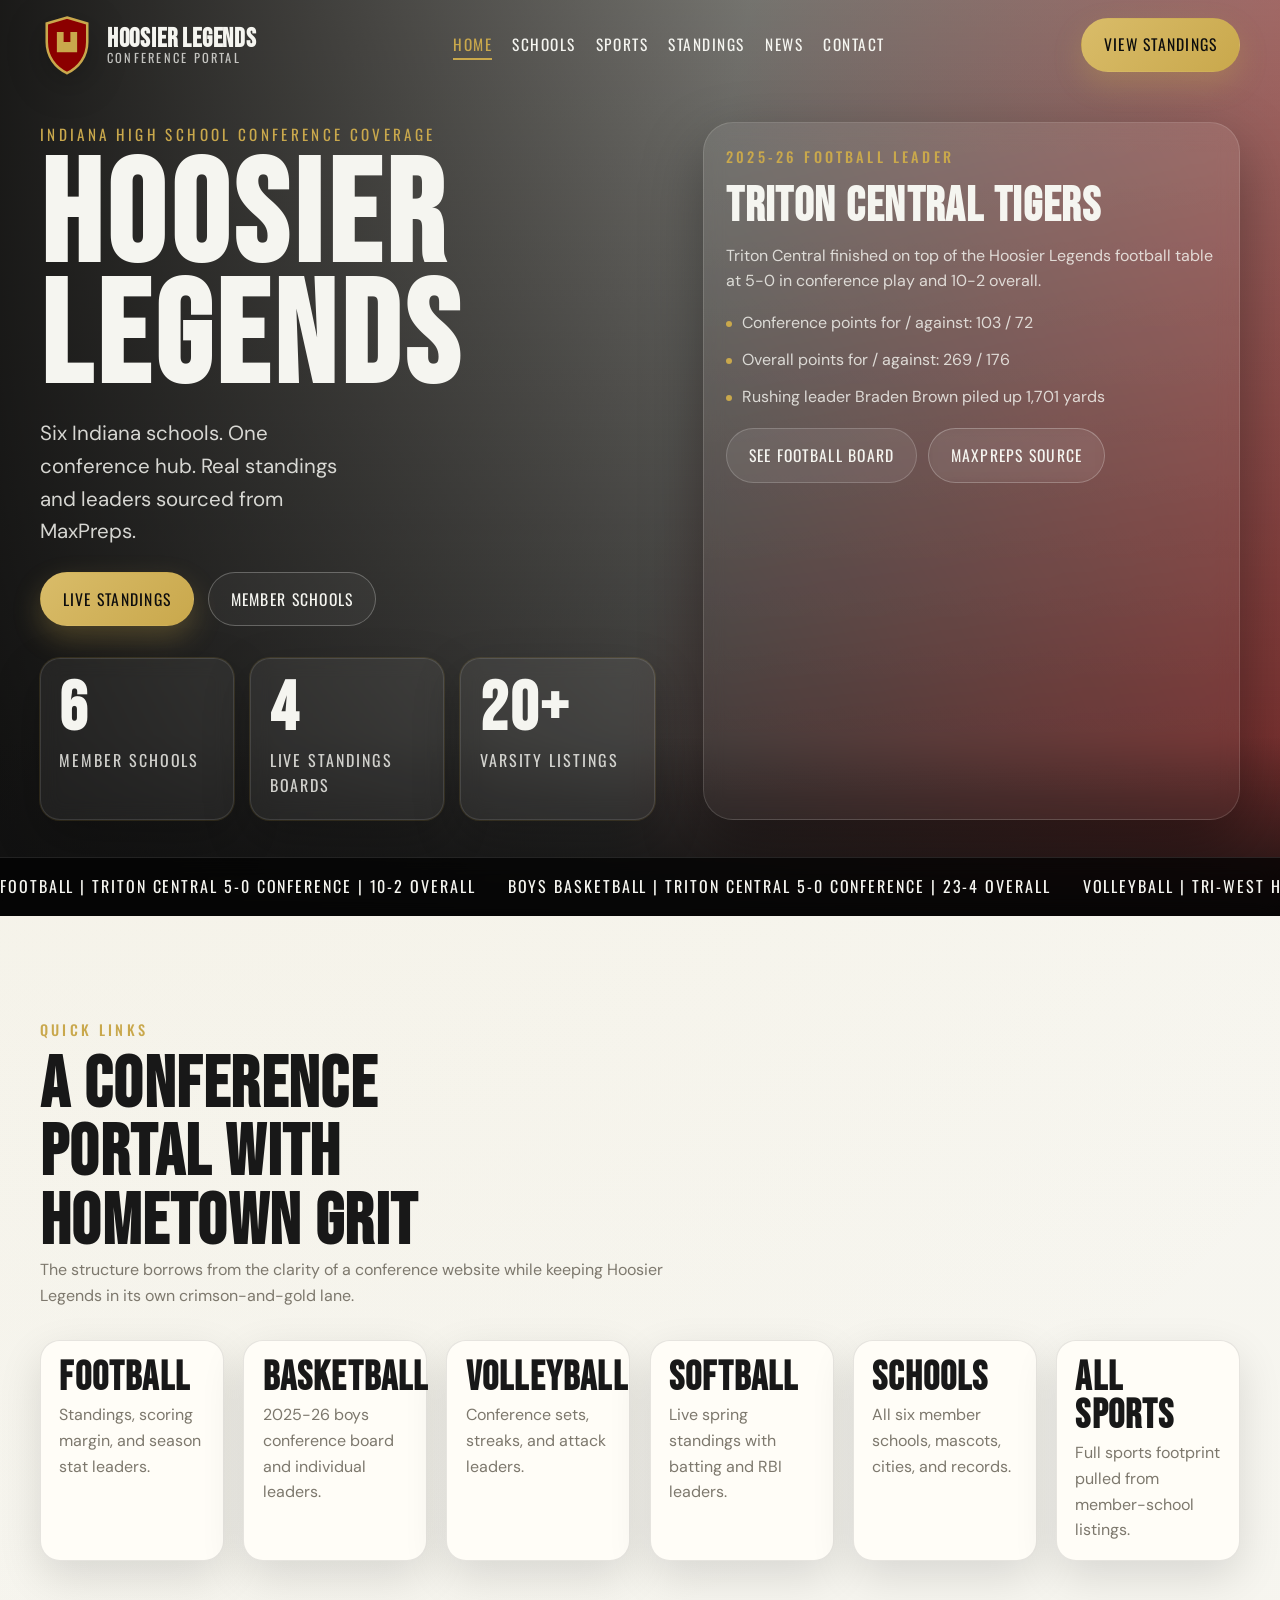
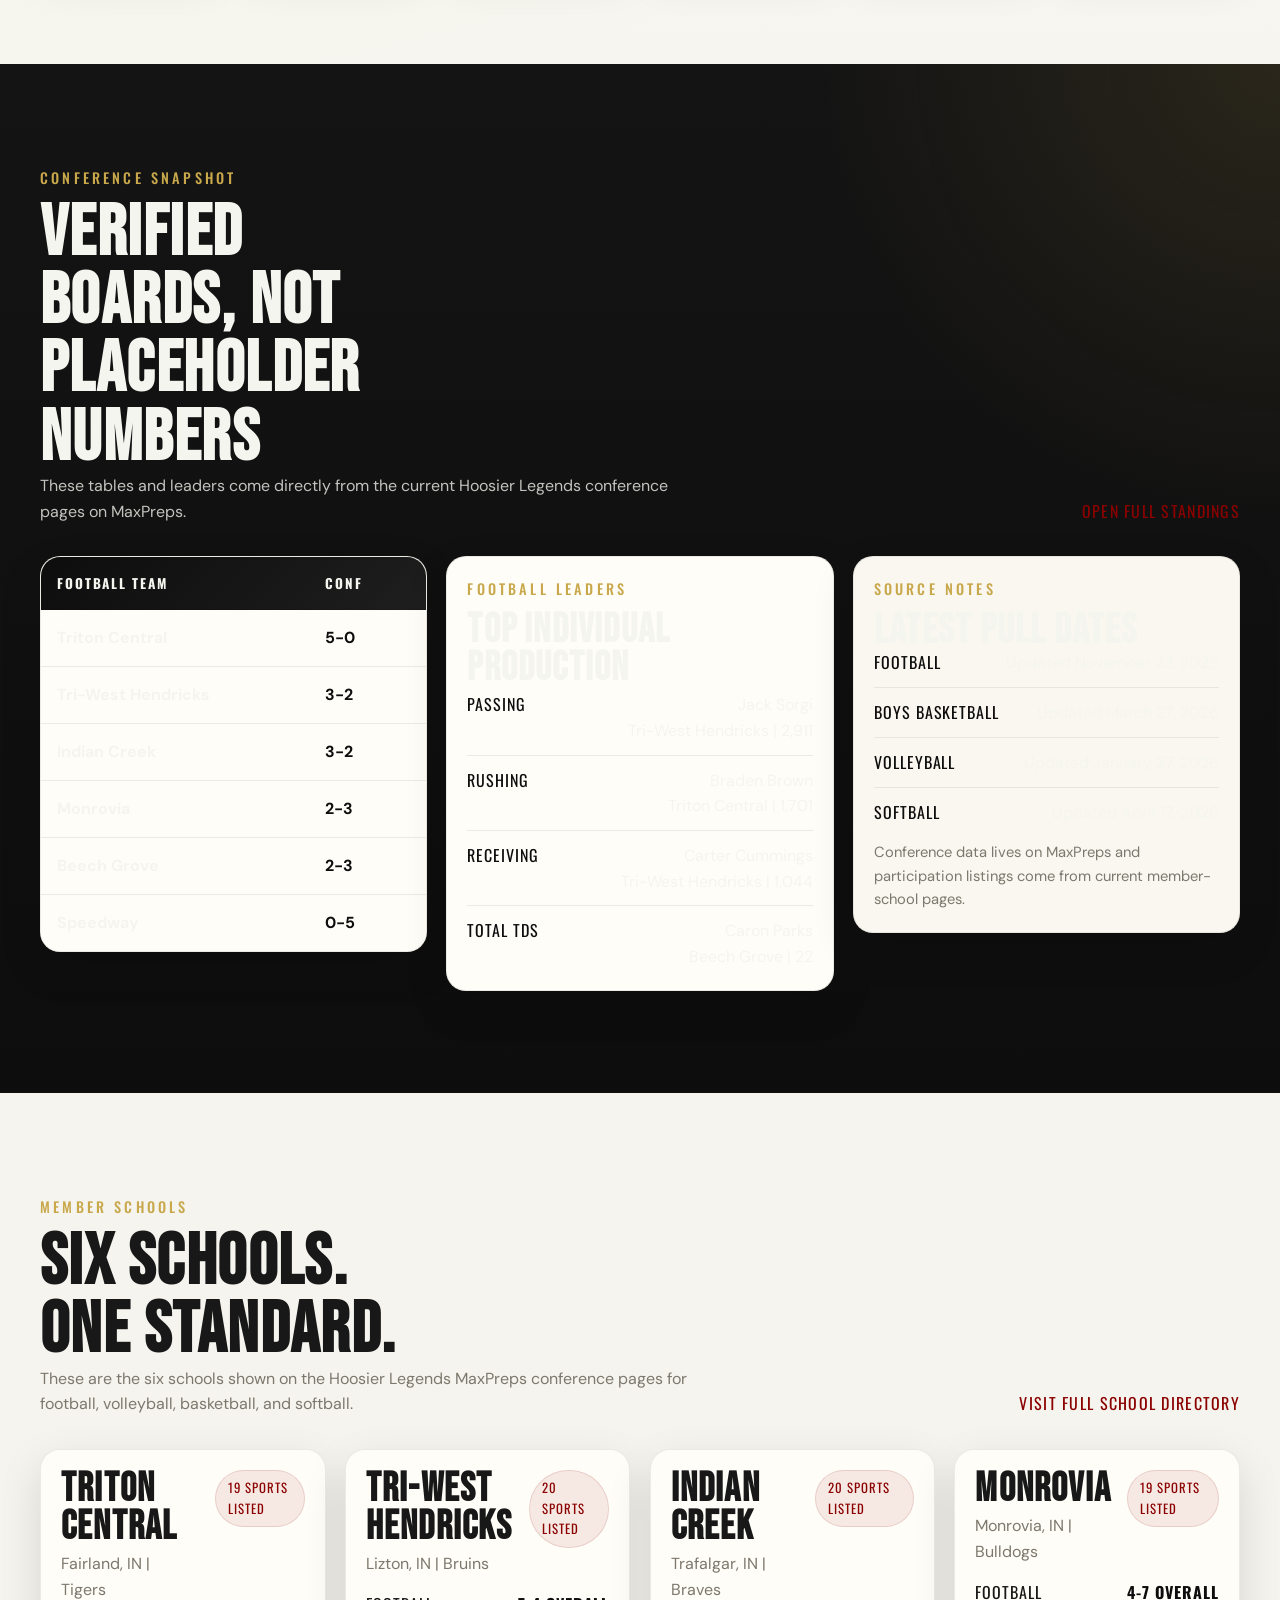
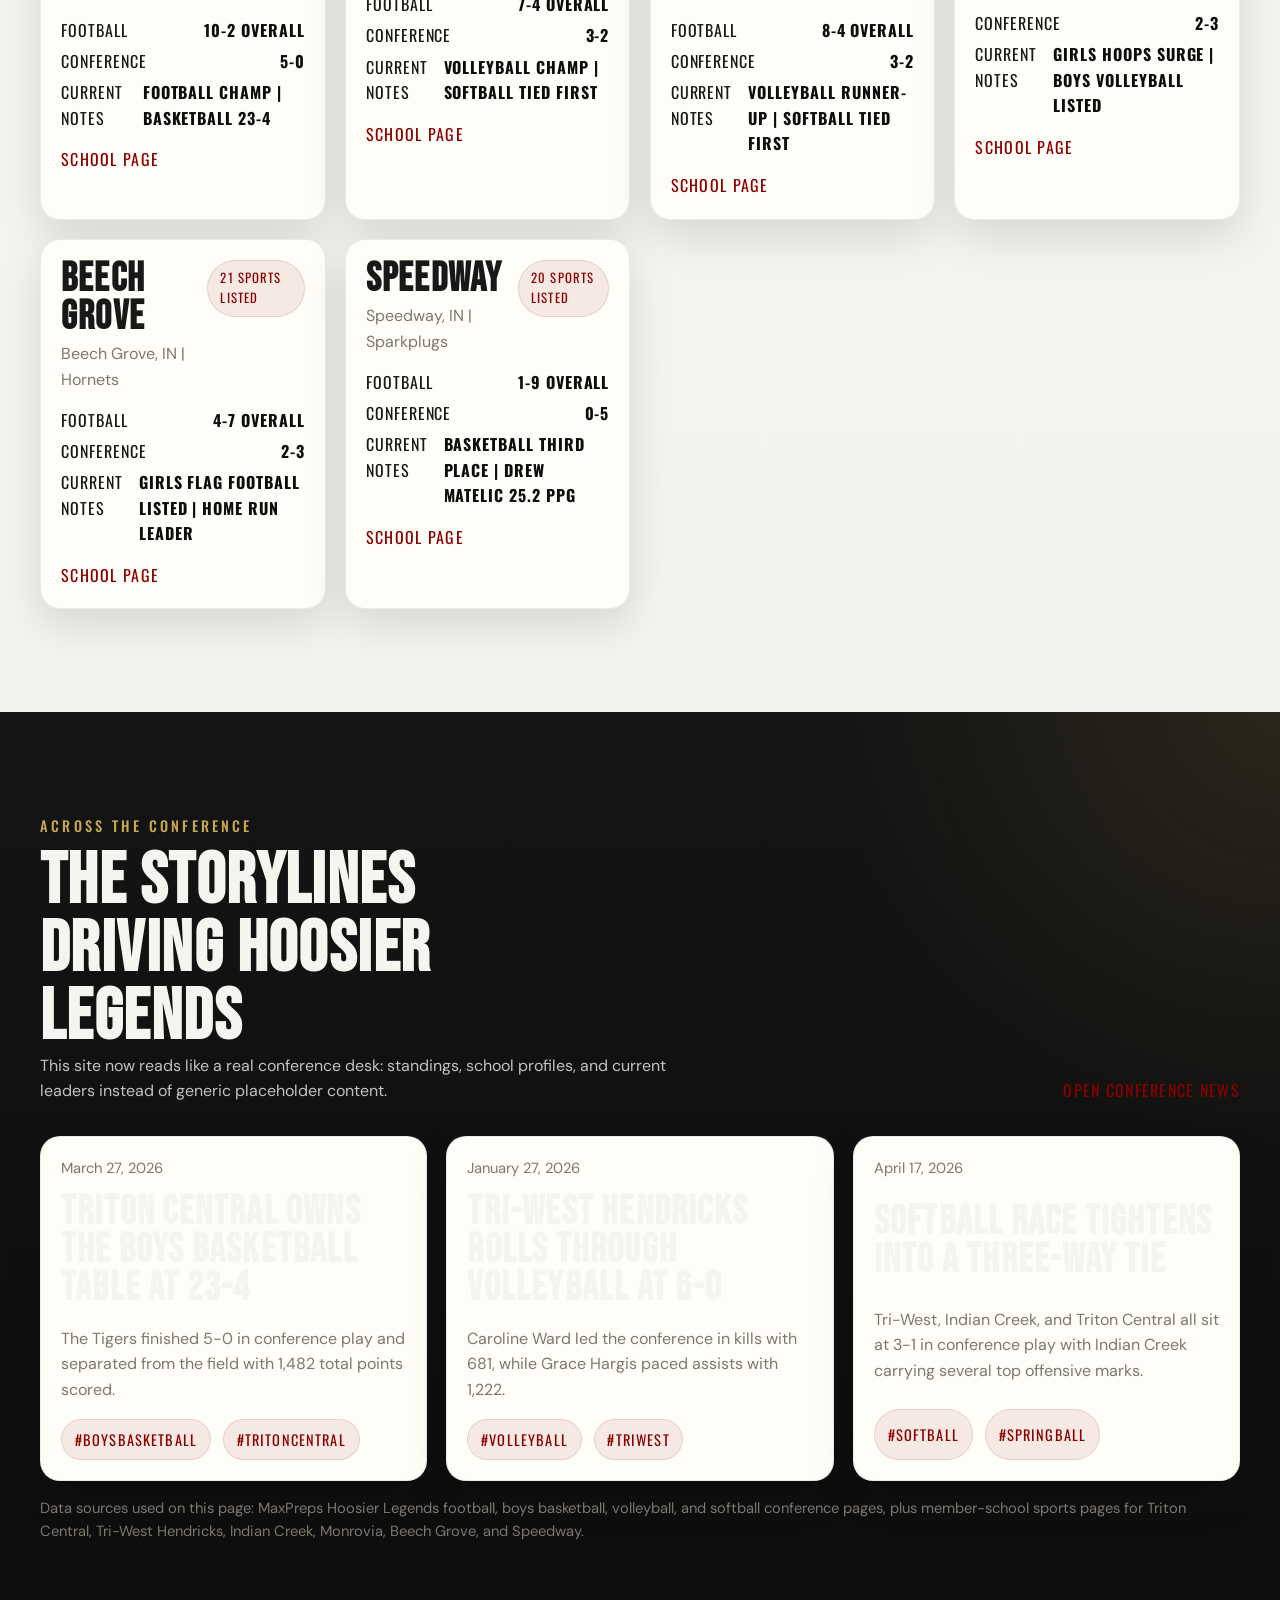
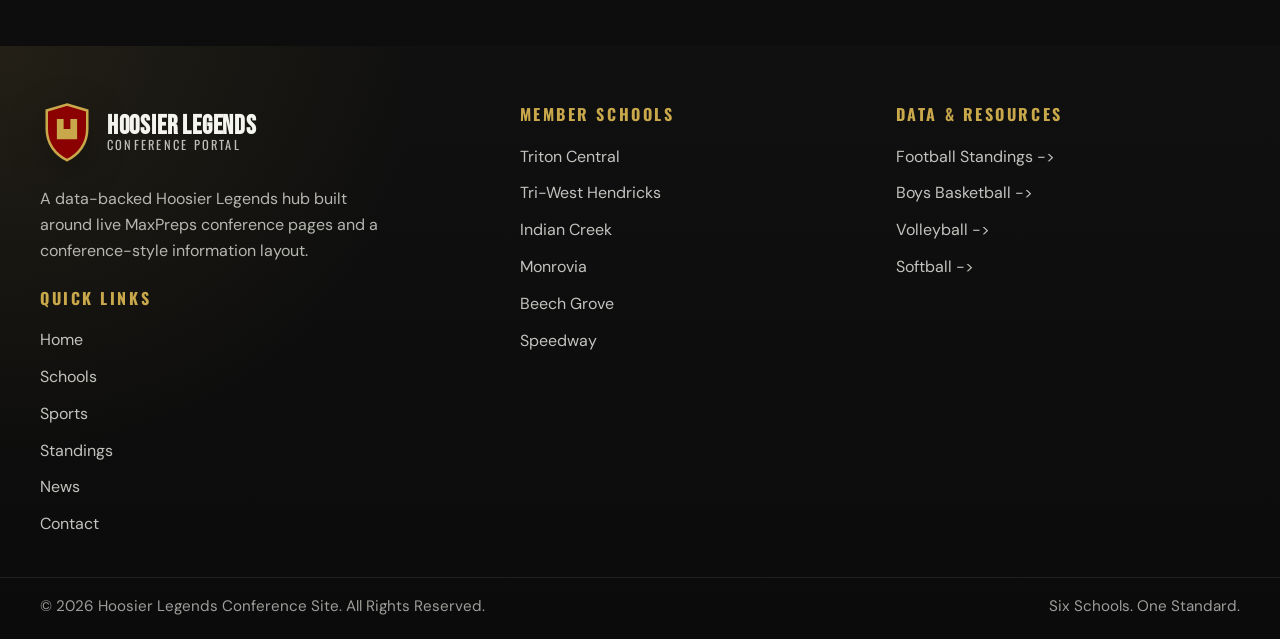
==== commit 116e6aa6: "Rebuild site as data-backed Hoosier Legends conference portal" ====
--- a/index.html
+++ b/index.html
@@ -3,8 +3,8 @@
 <head>
   <meta charset="UTF-8">
   <meta name="viewport" content="width=device-width, initial-scale=1.0">
-  <meta name="description" content="Hoosier Legends is Indiana's premier high school athletics division, built on grit, pride, and championship-level performance.">
-  <title>Hoosier Legends | Home</title>
+  <meta name="description" content="Hoosier Legends Conference is a six-school Indiana high school conference hub built around real MaxPreps standings, member schools, and conference sports coverage.">
+  <title>Hoosier Legends Conference | Home</title>
   <link rel="stylesheet" href="css/style.css">
 </head>
 <body class="page-home">
@@ -21,24 +21,24 @@
         </span>
         <span class="brand-copy">
           <strong>Hoosier Legends</strong>
-          <small>Athletic Division</small>
+          <small>Conference Portal</small>
         </span>
       </a>
 
       <nav class="site-nav" id="site-navigation" data-site-nav aria-label="Main navigation">
         <ul class="nav-list">
           <li><a class="nav-link" href="index.html" aria-current="page">Home</a></li>
+          <li><a class="nav-link" href="roster.html">Schools</a></li>
           <li><a class="nav-link" href="sports.html">Sports</a></li>
-          <li><a class="nav-link" href="schedule.html">Schedule</a></li>
-          <li><a class="nav-link" href="roster.html">Roster</a></li>
+          <li><a class="nav-link" href="schedule.html">Standings</a></li>
           <li><a class="nav-link" href="news.html">News</a></li>
           <li><a class="nav-link" href="contact.html">Contact</a></li>
         </ul>
-        <a class="cta-button mobile-nav-cta" href="contact.html">Go Legends!</a>
+        <a class="cta-button mobile-nav-cta" href="schedule.html">View Standings</a>
       </nav>
 
       <div class="nav-actions">
-        <a class="cta-button desktop-cta" href="contact.html">Go Legends!</a>
+        <a class="cta-button desktop-cta" href="schedule.html">View Standings</a>
         <button class="menu-toggle" type="button" aria-expanded="false" aria-controls="site-navigation" aria-label="Open menu" data-menu-toggle>
           <span></span>
           <span></span>
@@ -52,131 +52,389 @@
     <section class="hero-home" id="top">
       <div class="container hero-grid">
         <div class="hero-copy">
-          <p class="hero-kicker">Indiana High School Athletics</p>
+          <p class="hero-kicker">Indiana High School Conference Coverage</p>
           <h1 class="hero-title">
             <span>HOOSIER</span>
             <span>LEGENDS</span>
           </h1>
-          <p class="hero-subtitle">Indiana's Finest. Built to Compete.</p>
+          <p class="hero-subtitle">Six Indiana schools. One conference hub. Real standings and leaders sourced from MaxPreps.</p>
           <div class="hero-actions">
-            <a class="button button-gold" href="sports.html">Explore Sports</a>
-            <a class="button button-outline" href="#featured-news">Latest Headlines</a>
+            <a class="button button-gold" href="schedule.html">Live Standings</a>
+            <a class="button button-outline" href="roster.html">Member Schools</a>
           </div>
 
           <div class="stat-bar" data-reveal>
             <article class="stat-block">
-              <strong class="stat-number" data-counter="12">0</strong>
-              <span class="stat-label">Sports</span>
+              <strong class="stat-number" data-counter="6">0</strong>
+              <span class="stat-label">Member Schools</span>
             </article>
             <article class="stat-block">
-              <strong class="stat-number" data-counter="400" data-suffix="+">0</strong>
-              <span class="stat-label">Student Athletes</span>
+              <strong class="stat-number" data-counter="4">0</strong>
+              <span class="stat-label">Live Standings Boards</span>
             </article>
             <article class="stat-block">
-              <strong class="stat-number" data-counter="7">0</strong>
-              <span class="stat-label">State Champions</span>
+              <strong class="stat-number" data-counter="20" data-suffix="+">0</strong>
+              <span class="stat-label">Varsity Listings</span>
             </article>
           </div>
         </div>
 
-        <aside class="featured-card" data-reveal>
-          <span class="eyebrow">Featured Sport of the Week</span>
-          <h2>Friday Night Lights</h2>
-          <p>Football owns center stage this week after a statement road win and a rivalry showdown that has the whole county watching.</p>
-          <div class="featured-sport-media">
-            <img src="https://picsum.photos/seed/hoosier-football/720/520" alt="Hoosier Legends football team under stadium lights">
-          </div>
-          <div class="featured-meta">
-            <div>
-              <span class="meta-label">Next Matchup</span>
-              <strong>vs. Westfield Shamrocks</strong>
-            </div>
-            <div>
-              <span class="meta-label">Kickoff</span>
-              <strong>Friday, 7:00 PM</strong>
-            </div>
-          </div>
-          <a class="button button-secondary" href="roster.html">View Football Roster</a>
+        <aside class="hero-summary-card" data-reveal>
+          <span class="eyebrow">2025-26 Football Leader</span>
+          <h2>Triton Central Tigers</h2>
+          <p>Triton Central finished on top of the Hoosier Legends football table at 5-0 in conference play and 10-2 overall.</p>
+          <ul>
+            <li>Conference points for / against: 103 / 72</li>
+            <li>Overall points for / against: 269 / 176</li>
+            <li>Rushing leader Braden Brown piled up 1,701 yards</li>
+          </ul>
+          <div class="card-link-row">
+            <a class="button button-secondary" href="schedule.html">See Football Board</a>
+            <a class="button button-outline" href="https://www.maxpreps.com/in/football/25-26/conference/hoosier-legends/?leagueid=77c8410e-6452-4e03-81e1-969a6cf5e6de" rel="noopener noreferrer" target="_blank">MaxPreps Source</a>
+          </div>
         </aside>
       </div>
 
-      <div class="hero-ticker" aria-label="Upcoming events ticker">
+      <div class="hero-ticker" aria-label="Conference update ticker">
         <div class="ticker-track">
-          <span>Oct 11 • Football vs. Westfield • Home • 7:00 PM</span>
-          <span>Oct 12 • Volleyball at Noblesville • Away • 1:30 PM</span>
-          <span>Oct 14 • Boys Soccer Sectional Final • Neutral • 6:00 PM</span>
-          <span>Oct 17 • Girls Basketball Tip-Off Night • Home • 5:30 PM</span>
-          <span>Oct 11 • Football vs. Westfield • Home • 7:00 PM</span>
-          <span>Oct 12 • Volleyball at Noblesville • Away • 1:30 PM</span>
-          <span>Oct 14 • Boys Soccer Sectional Final • Neutral • 6:00 PM</span>
-          <span>Oct 17 • Girls Basketball Tip-Off Night • Home • 5:30 PM</span>
+          <span>Football | Triton Central 5-0 conference | 10-2 overall</span>
+          <span>Boys Basketball | Triton Central 5-0 conference | 23-4 overall</span>
+          <span>Volleyball | Tri-West Hendricks 6-0 conference | 24-13 overall</span>
+          <span>Softball | Tri-West, Indian Creek and Triton Central are all 3-1</span>
+          <span>Football | Triton Central 5-0 conference | 10-2 overall</span>
+          <span>Boys Basketball | Triton Central 5-0 conference | 23-4 overall</span>
+          <span>Volleyball | Tri-West Hendricks 6-0 conference | 24-13 overall</span>
+          <span>Softball | Tri-West, Indian Creek and Triton Central are all 3-1</span>
         </div>
       </div>
     </section>
 
-    <section class="section-pad" id="featured-news">
+    <section class="section-pad">
       <div class="container">
         <div class="section-header" data-reveal>
           <div>
-            <span class="eyebrow">Latest News</span>
-            <h2 class="section-title">Stories From a Program That Expects More</h2>
-          </div>
-          <a class="text-link" href="news.html">See All Headlines</a>
-        </div>
-
-        <div class="news-card-grid">
-          <article class="news-card" data-reveal>
-            <img src="https://picsum.photos/seed/news-football/760/560" alt="Football players celebrating a win">
-            <div class="card-body">
-              <p class="card-date">October 9, 2025</p>
-              <h3>Legends Defense Closes the Door in Fourth-Quarter Stand</h3>
-              <p>Two goal-line stops and a late interception lifted Hoosier Legends past a top-ranked rival on the road.</p>
-              <a class="text-link" href="news.html">Read More</a>
-            </div>
-          </article>
-
-          <article class="news-card" data-reveal>
-            <img src="https://picsum.photos/seed/news-volleyball/760/560" alt="Volleyball team huddle before a match">
-            <div class="card-body">
-              <p class="card-date">October 7, 2025</p>
-              <h3>Volleyball Secures Conference Crown With Unbeaten Home Stretch</h3>
-              <p>Senior leadership and relentless serving powered the Legends to another banner season in the gym.</p>
-              <a class="text-link" href="news.html">Read More</a>
-            </div>
-          </article>
-
-          <article class="news-card" data-reveal>
-            <img src="https://picsum.photos/seed/news-track/760/560" alt="Track athletes lined up at the starting blocks">
-            <div class="card-body">
-              <p class="card-date">October 3, 2025</p>
-              <h3>Track Program Announces Winter Conditioning Dates and Captains</h3>
-              <p>Offseason training kicks off next week with a renewed focus on speed, depth, and state-level preparation.</p>
-              <a class="text-link" href="news.html">Read More</a>
-            </div>
-          </article>
+            <span class="eyebrow">Quick Links</span>
+            <h2 class="section-title">A Conference Portal With Hometown Grit</h2>
+            <p class="section-copy">The structure borrows from the clarity of a conference website while keeping Hoosier Legends in its own crimson-and-gold lane.</p>
+          </div>
+        </div>
+
+        <div class="conference-link-grid">
+          <a class="conference-link" href="schedule.html" data-reveal>
+            <strong>Football</strong>
+            <span>Standings, scoring margin, and season stat leaders.</span>
+          </a>
+          <a class="conference-link" href="schedule.html" data-reveal>
+            <strong>Basketball</strong>
+            <span>2025-26 boys conference board and individual leaders.</span>
+          </a>
+          <a class="conference-link" href="schedule.html" data-reveal>
+            <strong>Volleyball</strong>
+            <span>Conference sets, streaks, and attack leaders.</span>
+          </a>
+          <a class="conference-link" href="schedule.html" data-reveal>
+            <strong>Softball</strong>
+            <span>Live spring standings with batting and RBI leaders.</span>
+          </a>
+          <a class="conference-link" href="roster.html" data-reveal>
+            <strong>Schools</strong>
+            <span>All six member schools, mascots, cities, and records.</span>
+          </a>
+          <a class="conference-link" href="sports.html" data-reveal>
+            <strong>All Sports</strong>
+            <span>Full sports footprint pulled from member-school listings.</span>
+          </a>
         </div>
       </div>
     </section>
 
-    <section class="section-dark section-pad legacy-section">
-      <div class="container legacy-grid">
-        <div class="legacy-media" data-reveal>
-          <img src="https://picsum.photos/seed/hoosier-legacy/1100/900" alt="Hoosier Legends athletes gathered in a team tunnel">
-        </div>
-        <div class="legacy-copy" data-reveal>
-          <span class="eyebrow">Championship Standard</span>
-          <h2 class="section-title">Pride Worn Loud. Preparation Carried Quietly.</h2>
-          <p>Every season starts with the same expectation: represent Indiana the right way, compete with purpose, and leave the field better than we found it.</p>
-          <ul class="feature-list">
-            <li>Year-round development for multi-sport athletes</li>
-            <li>Strength, speed, and leadership programming</li>
-            <li>Community-first culture backed by relentless effort</li>
-          </ul>
-          <div class="hero-actions">
-            <a class="button button-gold" href="schedule.html">View Schedule</a>
-            <a class="button button-outline" href="contact.html">Meet the Staff</a>
-          </div>
-        </div>
+    <section class="section-dark section-pad">
+      <div class="container">
+        <div class="section-header" data-reveal>
+          <div>
+            <span class="eyebrow">Conference Snapshot</span>
+            <h2 class="section-title">Verified Boards, Not Placeholder Numbers</h2>
+            <p class="section-copy">These tables and leaders come directly from the current Hoosier Legends conference pages on MaxPreps.</p>
+          </div>
+          <a class="text-link" href="schedule.html">Open Full Standings</a>
+        </div>
+
+        <div class="highlight-grid">
+          <article class="table-shell" data-reveal>
+            <table class="standings-table">
+              <thead>
+                <tr>
+                  <th scope="col">Football Team</th>
+                  <th scope="col">Conf</th>
+                  <th scope="col">Overall</th>
+                  <th scope="col">PF</th>
+                  <th scope="col">PA</th>
+                </tr>
+              </thead>
+              <tbody>
+                <tr>
+                  <td><span class="team-name">Triton Central</span></td>
+                  <td><span class="record-strong">5-0</span></td>
+                  <td>10-2</td>
+                  <td>269</td>
+                  <td>176</td>
+                </tr>
+                <tr>
+                  <td><span class="team-name">Tri-West Hendricks</span></td>
+                  <td><span class="record-strong">3-2</span></td>
+                  <td>7-4</td>
+                  <td>346</td>
+                  <td>252</td>
+                </tr>
+                <tr>
+                  <td><span class="team-name">Indian Creek</span></td>
+                  <td><span class="record-strong">3-2</span></td>
+                  <td>8-4</td>
+                  <td>398</td>
+                  <td>215</td>
+                </tr>
+                <tr>
+                  <td><span class="team-name">Monrovia</span></td>
+                  <td><span class="record-strong">2-3</span></td>
+                  <td>4-7</td>
+                  <td>261</td>
+                  <td>339</td>
+                </tr>
+                <tr>
+                  <td><span class="team-name">Beech Grove</span></td>
+                  <td><span class="record-strong">2-3</span></td>
+                  <td>4-7</td>
+                  <td>298</td>
+                  <td>187</td>
+                </tr>
+                <tr>
+                  <td><span class="team-name">Speedway</span></td>
+                  <td><span class="record-strong">0-5</span></td>
+                  <td>1-9</td>
+                  <td>112</td>
+                  <td>361</td>
+                </tr>
+              </tbody>
+            </table>
+          </article>
+
+          <article class="leader-card" data-reveal>
+            <span class="eyebrow">Football Leaders</span>
+            <h3>Top Individual Production</h3>
+            <div class="leader-list">
+              <div class="leader-item">
+                <span class="leader-label">Passing</span>
+                <span class="leader-value">Jack Sorgi<br>Tri-West Hendricks | 2,911</span>
+              </div>
+              <div class="leader-item">
+                <span class="leader-label">Rushing</span>
+                <span class="leader-value">Braden Brown<br>Triton Central | 1,701</span>
+              </div>
+              <div class="leader-item">
+                <span class="leader-label">Receiving</span>
+                <span class="leader-value">Carter Cummings<br>Tri-West Hendricks | 1,044</span>
+              </div>
+              <div class="leader-item">
+                <span class="leader-label">Total TDs</span>
+                <span class="leader-value">Caron Parks<br>Beech Grove | 22</span>
+              </div>
+            </div>
+          </article>
+
+          <article class="source-card" data-reveal>
+            <span class="eyebrow">Source Notes</span>
+            <h3>Latest Pull Dates</h3>
+            <div class="source-list">
+              <div class="leader-item">
+                <span class="leader-label">Football</span>
+                <span class="leader-value">Updated November 23, 2025</span>
+              </div>
+              <div class="leader-item">
+                <span class="leader-label">Boys Basketball</span>
+                <span class="leader-value">Updated March 27, 2026</span>
+              </div>
+              <div class="leader-item">
+                <span class="leader-label">Volleyball</span>
+                <span class="leader-value">Updated January 27, 2026</span>
+              </div>
+              <div class="leader-item">
+                <span class="leader-label">Softball</span>
+                <span class="leader-value">Updated April 17, 2026</span>
+              </div>
+            </div>
+            <p class="source-note">Conference data lives on MaxPreps and participation listings come from current member-school pages.</p>
+          </article>
+        </div>
+      </div>
+    </section>
+
+    <section class="section-pad" id="member-schools">
+      <div class="container">
+        <div class="section-header" data-reveal>
+          <div>
+            <span class="eyebrow">Member Schools</span>
+            <h2 class="section-title">Six Schools. One Standard.</h2>
+            <p class="section-copy">These are the six schools shown on the Hoosier Legends MaxPreps conference pages for football, volleyball, basketball, and softball.</p>
+          </div>
+          <a class="text-link" href="roster.html">Visit Full School Directory</a>
+        </div>
+
+        <div class="school-grid">
+          <article class="school-card" data-reveal>
+            <div class="school-header">
+              <div>
+                <h3>Triton Central</h3>
+                <p>Fairland, IN | Tigers</p>
+              </div>
+              <span class="school-pill">19 Sports Listed</span>
+            </div>
+            <div class="school-record">
+              <div class="record-line"><span>Football</span><span>10-2 overall</span></div>
+              <div class="record-line"><span>Conference</span><span>5-0</span></div>
+              <div class="record-line"><span>Current notes</span><span>Football champ | Basketball 23-4</span></div>
+            </div>
+            <div class="card-link-row">
+              <a class="text-link" href="https://www.maxpreps.com/in/fairland/triton-central-tigers/" rel="noopener noreferrer" target="_blank">School Page</a>
+            </div>
+          </article>
+
+          <article class="school-card" data-reveal>
+            <div class="school-header">
+              <div>
+                <h3>Tri-West Hendricks</h3>
+                <p>Lizton, IN | Bruins</p>
+              </div>
+              <span class="school-pill">20 Sports Listed</span>
+            </div>
+            <div class="school-record">
+              <div class="record-line"><span>Football</span><span>7-4 overall</span></div>
+              <div class="record-line"><span>Conference</span><span>3-2</span></div>
+              <div class="record-line"><span>Current notes</span><span>Volleyball champ | Softball tied first</span></div>
+            </div>
+            <div class="card-link-row">
+              <a class="text-link" href="https://www.maxpreps.com/in/lizton/tri-west-hendricks-bruins/" rel="noopener noreferrer" target="_blank">School Page</a>
+            </div>
+          </article>
+
+          <article class="school-card" data-reveal>
+            <div class="school-header">
+              <div>
+                <h3>Indian Creek</h3>
+                <p>Trafalgar, IN | Braves</p>
+              </div>
+              <span class="school-pill">20 Sports Listed</span>
+            </div>
+            <div class="school-record">
+              <div class="record-line"><span>Football</span><span>8-4 overall</span></div>
+              <div class="record-line"><span>Conference</span><span>3-2</span></div>
+              <div class="record-line"><span>Current notes</span><span>Volleyball runner-up | Softball tied first</span></div>
+            </div>
+            <div class="card-link-row">
+              <a class="text-link" href="https://www.maxpreps.com/in/trafalgar/indian-creek-braves/" rel="noopener noreferrer" target="_blank">School Page</a>
+            </div>
+          </article>
+
+          <article class="school-card" data-reveal>
+            <div class="school-header">
+              <div>
+                <h3>Monrovia</h3>
+                <p>Monrovia, IN | Bulldogs</p>
+              </div>
+              <span class="school-pill">19 Sports Listed</span>
+            </div>
+            <div class="school-record">
+              <div class="record-line"><span>Football</span><span>4-7 overall</span></div>
+              <div class="record-line"><span>Conference</span><span>2-3</span></div>
+              <div class="record-line"><span>Current notes</span><span>Girls hoops surge | Boys volleyball listed</span></div>
+            </div>
+            <div class="card-link-row">
+              <a class="text-link" href="https://www.maxpreps.com/in/monrovia/monrovia-bulldogs/" rel="noopener noreferrer" target="_blank">School Page</a>
+            </div>
+          </article>
+
+          <article class="school-card" data-reveal>
+            <div class="school-header">
+              <div>
+                <h3>Beech Grove</h3>
+                <p>Beech Grove, IN | Hornets</p>
+              </div>
+              <span class="school-pill">21 Sports Listed</span>
+            </div>
+            <div class="school-record">
+              <div class="record-line"><span>Football</span><span>4-7 overall</span></div>
+              <div class="record-line"><span>Conference</span><span>2-3</span></div>
+              <div class="record-line"><span>Current notes</span><span>Girls flag football listed | Home run leader</span></div>
+            </div>
+            <div class="card-link-row">
+              <a class="text-link" href="https://www.maxpreps.com/in/beech-grove/beech-grove-hornets/" rel="noopener noreferrer" target="_blank">School Page</a>
+            </div>
+          </article>
+
+          <article class="school-card" data-reveal>
+            <div class="school-header">
+              <div>
+                <h3>Speedway</h3>
+                <p>Speedway, IN | Sparkplugs</p>
+              </div>
+              <span class="school-pill">20 Sports Listed</span>
+            </div>
+            <div class="school-record">
+              <div class="record-line"><span>Football</span><span>1-9 overall</span></div>
+              <div class="record-line"><span>Conference</span><span>0-5</span></div>
+              <div class="record-line"><span>Current notes</span><span>Basketball third place | Drew Matelic 25.2 PPG</span></div>
+            </div>
+            <div class="card-link-row">
+              <a class="text-link" href="https://www.maxpreps.com/in/speedway/speedway-sparkplugs/" rel="noopener noreferrer" target="_blank">School Page</a>
+            </div>
+          </article>
+        </div>
+      </div>
+    </section>
+
+    <section class="section-dark section-pad" id="featured-news">
+      <div class="container">
+        <div class="section-header" data-reveal>
+          <div>
+            <span class="eyebrow">Across the Conference</span>
+            <h2 class="section-title">The Storylines Driving Hoosier Legends</h2>
+            <p class="section-copy">This site now reads like a real conference desk: standings, school profiles, and current leaders instead of generic placeholder content.</p>
+          </div>
+          <a class="text-link" href="news.html">Open Conference News</a>
+        </div>
+
+        <div class="story-grid">
+          <article class="story-card" data-reveal>
+            <p class="story-date">March 27, 2026</p>
+            <h3>Triton Central Owns the Boys Basketball Table at 23-4</h3>
+            <p>The Tigers finished 5-0 in conference play and separated from the field with 1,482 total points scored.</p>
+            <div class="tag-list">
+              <span class="tag">#BoysBasketball</span>
+              <span class="tag">#TritonCentral</span>
+            </div>
+          </article>
+
+          <article class="story-card" data-reveal>
+            <p class="story-date">January 27, 2026</p>
+            <h3>Tri-West Hendricks Rolls Through Volleyball at 6-0</h3>
+            <p>Caroline Ward led the conference in kills with 681, while Grace Hargis paced assists with 1,222.</p>
+            <div class="tag-list">
+              <span class="tag">#Volleyball</span>
+              <span class="tag">#TriWest</span>
+            </div>
+          </article>
+
+          <article class="story-card" data-reveal>
+            <p class="story-date">April 17, 2026</p>
+            <h3>Softball Race Tightens Into a Three-Way Tie</h3>
+            <p>Tri-West, Indian Creek, and Triton Central all sit at 3-1 in conference play with Indian Creek carrying several top offensive marks.</p>
+            <div class="tag-list">
+              <span class="tag">#Softball</span>
+              <span class="tag">#SpringBall</span>
+            </div>
+          </article>
+        </div>
+
+        <p class="source-note" data-reveal>Data sources used on this page: MaxPreps Hoosier Legends football, boys basketball, volleyball, and softball conference pages, plus member-school sports pages for Triton Central, Tri-West Hendricks, Indian Creek, Monrovia, Beech Grove, and Speedway.</p>
       </div>
     </section>
   </main>
@@ -193,16 +451,17 @@
           </span>
           <span class="brand-copy">
             <strong>Hoosier Legends</strong>
-            <small>Athletic Division</small>
+            <small>Conference Portal</small>
           </span>
         </a>
-        <p class="footer-copy">Where Indiana toughness meets championship ambition.</p>
+        <p class="footer-copy">A data-backed Hoosier Legends hub built around live MaxPreps conference pages and a conference-style information layout.</p>
         <div>
           <h2 class="footer-title">Quick Links</h2>
           <ul class="footer-list">
             <li><a href="index.html">Home</a></li>
+            <li><a href="roster.html">Schools</a></li>
             <li><a href="sports.html">Sports</a></li>
-            <li><a href="schedule.html">Schedule</a></li>
+            <li><a href="schedule.html">Standings</a></li>
             <li><a href="news.html">News</a></li>
             <li><a href="contact.html">Contact</a></li>
           </ul>
@@ -210,43 +469,32 @@
       </div>
 
       <div class="footer-column">
-        <h2 class="footer-title">Sports</h2>
+        <h2 class="footer-title">Member Schools</h2>
         <ul class="footer-list">
-          <li><a href="sports.html">Football</a></li>
-          <li><a href="sports.html">Basketball</a></li>
-          <li><a href="sports.html">Soccer</a></li>
-          <li><a href="sports.html">Track &amp; Field</a></li>
-          <li><a href="sports.html">Wrestling</a></li>
-          <li><a href="sports.html">Volleyball</a></li>
+          <li><a href="roster.html#triton-central">Triton Central</a></li>
+          <li><a href="roster.html#tri-west">Tri-West Hendricks</a></li>
+          <li><a href="roster.html#indian-creek">Indian Creek</a></li>
+          <li><a href="roster.html#monrovia">Monrovia</a></li>
+          <li><a href="roster.html#beech-grove">Beech Grove</a></li>
+          <li><a href="roster.html#speedway">Speedway</a></li>
         </ul>
       </div>
 
       <div class="footer-column">
-        <h2 class="footer-title">Social Media</h2>
-        <div class="social-links">
-          <a href="#" aria-label="Facebook">
-            <svg viewBox="0 0 24 24" aria-hidden="true">
-              <path d="M13.5 21v-8h2.7l.4-3h-3.1V8.1c0-.9.3-1.5 1.6-1.5H17V3.9c-.3 0-1.3-.1-2.4-.1-2.4 0-4 1.4-4 4.2V10H8v3h2.6v8h2.9Z" fill="currentColor"/>
-            </svg>
-          </a>
-          <a href="#" aria-label="Instagram">
-            <svg viewBox="0 0 24 24" aria-hidden="true">
-              <path d="M7 3h10a4 4 0 0 1 4 4v10a4 4 0 0 1-4 4H7a4 4 0 0 1-4-4V7a4 4 0 0 1 4-4Zm0 2.2A1.8 1.8 0 0 0 5.2 7v10c0 1 .8 1.8 1.8 1.8h10c1 0 1.8-.8 1.8-1.8V7c0-1-.8-1.8-1.8-1.8H7Zm10.2 1.3a1.1 1.1 0 1 1 0 2.2 1.1 1.1 0 0 1 0-2.2ZM12 7a5 5 0 1 1 0 10 5 5 0 0 1 0-10Zm0 2.1a2.9 2.9 0 1 0 0 5.8 2.9 2.9 0 0 0 0-5.8Z" fill="currentColor"/>
-            </svg>
-          </a>
-          <a href="#" aria-label="Twitter or X">
-            <svg viewBox="0 0 24 24" aria-hidden="true">
-              <path d="M18.9 3H21l-4.7 5.4L22 21h-4.6l-3.6-4.7L9.7 21H7.6l5.1-5.8L2 3h4.7l3.2 4.2L13.7 3h2.1ZM18.2 19l-9-11.9H5.8l9 11.9h3.4Z" fill="currentColor"/>
-            </svg>
-          </a>
-        </div>
+        <h2 class="footer-title">Data &amp; Resources</h2>
+        <ul class="footer-list">
+          <li><a class="is-external" href="https://www.maxpreps.com/in/football/25-26/conference/hoosier-legends/?leagueid=77c8410e-6452-4e03-81e1-969a6cf5e6de" rel="noopener noreferrer" target="_blank">Football Standings</a></li>
+          <li><a class="is-external" href="https://www.maxpreps.com/in/basketball/25-26/conference/hoosier-legends/?leagueid=b8c44c53-f9f5-44f8-a336-372d9093a731" rel="noopener noreferrer" target="_blank">Boys Basketball</a></li>
+          <li><a class="is-external" href="https://www.maxpreps.com/in/volleyball/25-26/conference/hoosier-legends/?leagueid=da147ff2-4626-4316-850d-4c927e158b5e" rel="noopener noreferrer" target="_blank">Volleyball</a></li>
+          <li><a class="is-external" href="https://www.maxpreps.com/in/softball/25-26/conference/hoosier-legends/?leagueid=6c20ca4c-0315-4ba6-a2e6-22b212a89910" rel="noopener noreferrer" target="_blank">Softball</a></li>
+        </ul>
       </div>
     </div>
 
     <div class="footer-bottom">
       <div class="container footer-bottom-inner">
-        <p>© 2025 Hoosier Legends Athletic Division. All Rights Reserved.</p>
-        <p>Built in Indiana. Bred to Win.</p>
+        <p>&copy; 2026 Hoosier Legends Conference Site. All Rights Reserved.</p>
+        <p>Six Schools. One Standard.</p>
       </div>
     </div>
   </footer>
--- a/css/style.css
+++ b/css/style.css
@@ -1403,6 +1403,400 @@
   font-size: 0.95rem;
 }
 
+.conference-link-grid,
+.highlight-grid,
+.school-grid,
+.resource-grid,
+.story-grid,
+.spotlight-grid,
+.sports-note-grid {
+  display: grid;
+  gap: 1.2rem;
+}
+
+.conference-link {
+  padding: 1.1rem 1.15rem;
+  border: 1px solid rgba(13, 13, 13, 0.1);
+  border-radius: var(--radius-md);
+  background: #fffdf7;
+  box-shadow: var(--shadow-soft);
+  transition: transform var(--transition-base), box-shadow var(--transition-base), border-color var(--transition-base);
+}
+
+.conference-link:hover,
+.school-card:hover,
+.resource-card:hover,
+.leader-card:hover {
+  transform: translateY(-5px);
+  border-color: rgba(201, 168, 76, 0.55);
+  box-shadow: 0 20px 50px rgba(0, 0, 0, 0.14);
+}
+
+.conference-link strong,
+.school-card h3,
+.leader-card h3,
+.resource-card h3,
+.story-card h3 {
+  display: block;
+  margin-bottom: 0.35rem;
+  font-family: var(--font-display);
+  font-size: clamp(1.95rem, 5vw, 2.5rem);
+  line-height: 0.95;
+  letter-spacing: 0.03em;
+  text-transform: uppercase;
+}
+
+.conference-link span,
+.resource-card p,
+.story-card p,
+.school-card p,
+.leader-card p,
+.source-note {
+  color: var(--color-muted);
+}
+
+.data-pill,
+.school-pill,
+.meta-chip {
+  display: inline-flex;
+  align-items: center;
+  justify-content: center;
+  padding: 0.45rem 0.75rem;
+  border-radius: 999px;
+  background: rgba(139, 0, 0, 0.08);
+  border: 1px solid rgba(139, 0, 0, 0.12);
+  color: var(--color-crimson);
+  font-family: var(--font-accent);
+  font-size: 0.8rem;
+  letter-spacing: 0.08em;
+  text-transform: uppercase;
+}
+
+.meta-chip {
+  background: rgba(201, 168, 76, 0.12);
+  border-color: rgba(201, 168, 76, 0.16);
+  color: var(--color-gold);
+}
+
+.section-stack {
+  display: grid;
+  gap: 1.4rem;
+}
+
+.table-shell,
+.leader-card,
+.school-card,
+.resource-card,
+.story-card,
+.source-card {
+  border: 1px solid rgba(13, 13, 13, 0.08);
+  border-radius: var(--radius-md);
+  background: #fffdf7;
+  box-shadow: var(--shadow-soft);
+}
+
+.table-shell {
+  overflow: auto;
+}
+
+.standings-table {
+  width: 100%;
+  border-collapse: collapse;
+  min-width: 680px;
+}
+
+.standings-table thead {
+  background: linear-gradient(135deg, var(--color-black), #2a2a2a);
+  color: var(--color-off-white);
+}
+
+.standings-table th {
+  padding: 0.95rem 1rem;
+  text-align: left;
+  font-family: var(--font-accent);
+  font-size: 0.84rem;
+  letter-spacing: 0.14em;
+  text-transform: uppercase;
+}
+
+.standings-table td {
+  padding: 0.95rem 1rem;
+  border-top: 1px solid rgba(13, 13, 13, 0.08);
+  vertical-align: top;
+}
+
+.standings-table tbody tr:hover {
+  background: rgba(201, 168, 76, 0.08);
+}
+
+.team-name {
+  font-weight: 700;
+}
+
+.record-strong {
+  font-weight: 700;
+  color: var(--color-black);
+}
+
+.leader-card,
+.school-card,
+.resource-card,
+.story-card,
+.source-card {
+  padding: 1.25rem;
+  transition: transform var(--transition-base), box-shadow var(--transition-base), border-color var(--transition-base);
+}
+
+.leader-list,
+.resource-list,
+.school-list,
+.source-list {
+  display: grid;
+  gap: 0.75rem;
+}
+
+.leader-item,
+.resource-list li,
+.school-list li,
+.source-list li {
+  display: flex;
+  justify-content: space-between;
+  gap: 1rem;
+  padding-bottom: 0.7rem;
+  border-bottom: 1px solid rgba(13, 13, 13, 0.08);
+}
+
+.leader-item:last-child,
+.resource-list li:last-child,
+.school-list li:last-child,
+.source-list li:last-child {
+  border-bottom: 0;
+  padding-bottom: 0;
+}
+
+.leader-label,
+.resource-list strong,
+.school-list strong,
+.source-list strong {
+  color: var(--color-black);
+  font-family: var(--font-accent);
+  letter-spacing: 0.06em;
+  text-transform: uppercase;
+}
+
+.leader-value {
+  text-align: right;
+}
+
+.source-note {
+  margin-top: 1rem;
+  font-size: 0.92rem;
+}
+
+.source-note a {
+  color: var(--color-crimson);
+  text-decoration: underline;
+}
+
+.highlight-grid {
+  align-items: start;
+}
+
+.hero-summary-card {
+  padding: 1.4rem;
+  border-radius: var(--radius-lg);
+  border: 1px solid rgba(245, 245, 240, 0.14);
+  background: linear-gradient(180deg, rgba(255, 255, 255, 0.08), rgba(255, 255, 255, 0.03));
+  backdrop-filter: blur(10px);
+  box-shadow: var(--shadow-strong);
+}
+
+.hero-summary-card h2 {
+  margin: 0.35rem 0 0.8rem;
+  font-family: var(--font-display);
+  font-size: clamp(2.2rem, 6vw, 3rem);
+  line-height: 0.95;
+  letter-spacing: 0.03em;
+  text-transform: uppercase;
+}
+
+.hero-summary-card p,
+.hero-summary-card li {
+  color: rgba(245, 245, 240, 0.82);
+}
+
+.hero-summary-card ul {
+  display: grid;
+  gap: 0.7rem;
+  margin: 1rem 0 1.2rem;
+}
+
+.hero-summary-card li {
+  position: relative;
+  padding-left: 1rem;
+}
+
+.hero-summary-card li::before {
+  content: "";
+  position: absolute;
+  left: 0;
+  top: 0.7rem;
+  width: 6px;
+  height: 6px;
+  border-radius: 50%;
+  background: var(--color-gold);
+}
+
+.school-grid {
+  grid-template-columns: repeat(auto-fit, minmax(240px, 1fr));
+}
+
+.school-header {
+  display: flex;
+  justify-content: space-between;
+  gap: 1rem;
+  align-items: start;
+  margin-bottom: 0.9rem;
+}
+
+.school-header p {
+  margin-top: 0.25rem;
+}
+
+.school-record {
+  display: grid;
+  gap: 0.35rem;
+  margin: 0.95rem 0 1rem;
+}
+
+.record-line {
+  display: flex;
+  justify-content: space-between;
+  gap: 1rem;
+  font-family: var(--font-accent);
+  letter-spacing: 0.06em;
+  text-transform: uppercase;
+}
+
+.record-line span:last-child {
+  color: var(--color-black);
+  font-weight: 700;
+}
+
+.card-link-row {
+  display: flex;
+  flex-wrap: wrap;
+  gap: 0.7rem;
+  margin-top: 1rem;
+}
+
+.sports-legend {
+  display: flex;
+  flex-wrap: wrap;
+  gap: 0.65rem;
+  margin-top: 0.9rem;
+}
+
+.sports-legend span {
+  display: inline-flex;
+  align-items: center;
+  gap: 0.35rem;
+  color: var(--color-muted);
+  font-size: 0.92rem;
+}
+
+.sport-card .sports-legend span {
+  color: rgba(245, 245, 240, 0.78);
+}
+
+.story-card {
+  display: grid;
+  gap: 0.8rem;
+}
+
+.story-date {
+  color: var(--color-muted);
+  font-size: 0.92rem;
+}
+
+.story-card .tag-list {
+  margin-top: 0.2rem;
+}
+
+.tab-strip {
+  display: flex;
+  flex-wrap: wrap;
+  gap: 0.8rem;
+  margin-bottom: 1.4rem;
+}
+
+.panel-card[hidden] {
+  display: none;
+}
+
+.panel-layout {
+  display: grid;
+  gap: 1.25rem;
+}
+
+.panel-aside {
+  display: grid;
+  gap: 1.2rem;
+}
+
+.resource-grid {
+  grid-template-columns: repeat(auto-fit, minmax(240px, 1fr));
+}
+
+.resource-list a,
+.school-list a {
+  color: var(--color-crimson);
+}
+
+.directory-card a {
+  color: var(--color-crimson);
+  text-decoration: underline;
+}
+
+.inline-table-note {
+  margin-top: 0.85rem;
+  color: var(--color-muted);
+  font-size: 0.92rem;
+}
+
+.schools-callout {
+  display: grid;
+  gap: 1rem;
+  padding: 1.3rem;
+  border-radius: var(--radius-md);
+  background: rgba(201, 168, 76, 0.08);
+  border: 1px solid rgba(201, 168, 76, 0.2);
+}
+
+.schools-callout h3,
+.panel-aside h3,
+.source-card h3 {
+  font-family: var(--font-display);
+  font-size: clamp(2rem, 5vw, 2.6rem);
+  line-height: 0.95;
+  letter-spacing: 0.03em;
+  text-transform: uppercase;
+}
+
+.schools-callout p,
+.schools-callout li,
+.source-card p {
+  color: var(--color-muted);
+}
+
+.source-card {
+  background: #f9f7ef;
+}
+
+.footer-list .is-external::after {
+  content: " ->";
+}
+
 [data-reveal] {
   opacity: 0;
   transform: translateY(24px);
@@ -1479,6 +1873,14 @@
 
   .sidebar-story {
     grid-template-columns: 140px 1fr;
+  }
+
+  .conference-link-grid,
+  .highlight-grid,
+  .story-grid,
+  .spotlight-grid,
+  .sports-note-grid {
+    grid-template-columns: repeat(2, minmax(0, 1fr));
   }
 }
 
@@ -1501,6 +1903,10 @@
 
   .footer-grid {
     grid-template-columns: 1.3fr 1fr 1fr;
+  }
+
+  .panel-layout {
+    grid-template-columns: minmax(0, 1.3fr) minmax(300px, 0.7fr);
   }
 }
 
@@ -1548,6 +1954,10 @@
   .sport-grid {
     grid-template-columns: repeat(3, minmax(0, 1fr));
   }
+
+  .conference-link-grid {
+    grid-template-columns: repeat(6, minmax(0, 1fr));
+  }
 }
 
 @media (min-width: 1120px) {
@@ -1564,6 +1974,12 @@
   }
 
   .coach-grid {
+    grid-template-columns: repeat(3, minmax(0, 1fr));
+  }
+
+  .highlight-grid,
+  .story-grid,
+  .spotlight-grid {
     grid-template-columns: repeat(3, minmax(0, 1fr));
   }
 }
